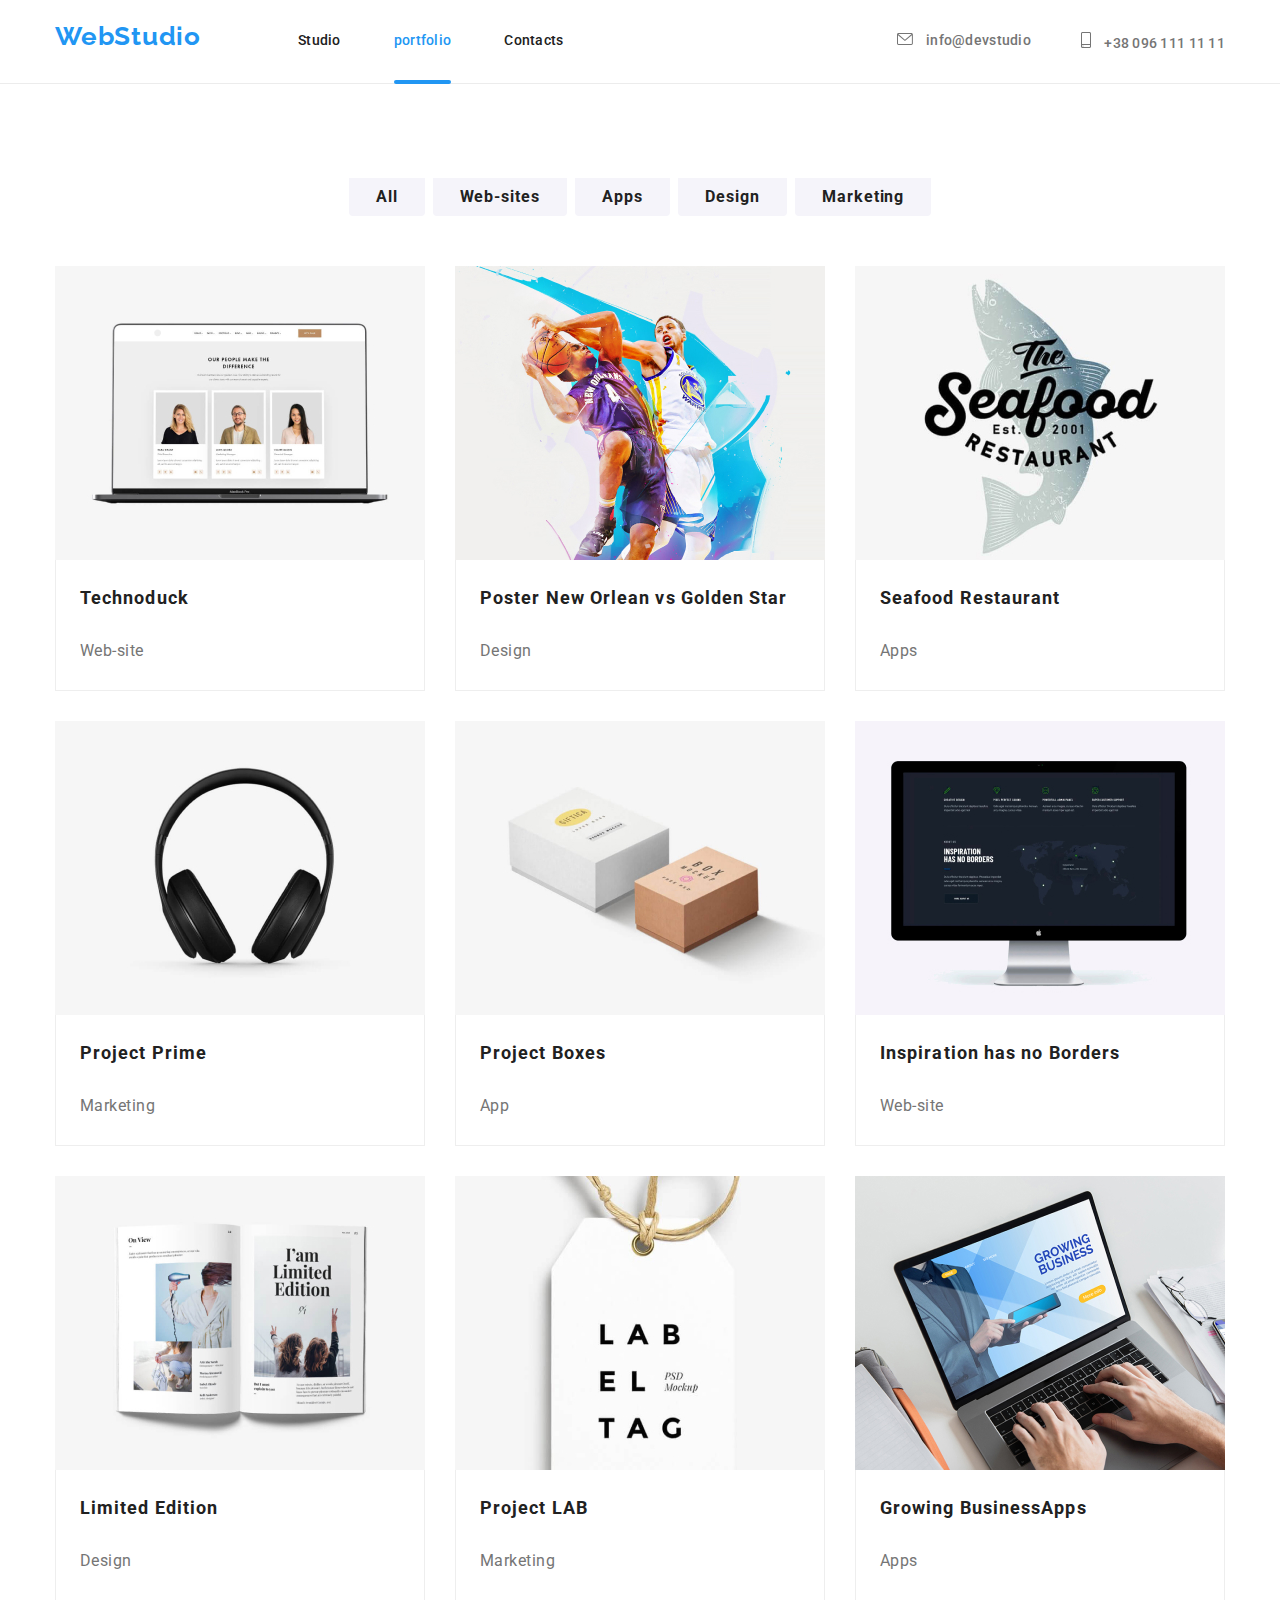
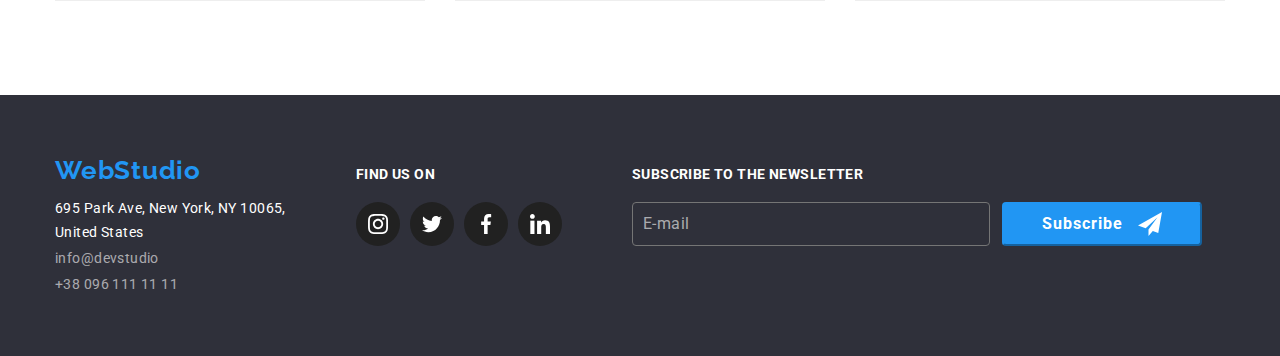
==== portfolio.html @ 0396043f "Add files via upload" ====
<!DOCTYPE html>
<html lang="en">

<head>
    <meta charset="UTF-8">
    <meta http-equiv="X-UA-Compatible" content="IE=edge">
    <meta name="viewport" content="width=device-width, initial-scale=1.0">
    <link rel="stylesheet" href="https://cdnjs.cloudflare.com/ajax/libs/modern-normalize/1.0.0/modern-normalize.min.css" />
    <link rel="stylesheet" href="./css/styles.css">
    <title>Homework 6</title>
</head>

<body>
    <!-- Header section -->
    <header class="page-header ">
        <div class="container header-cont" >
        <nav class="nav-bar">
            <!-- Logo -->
            <a href="./index.html" class="logo">WebStudio</a>
            <ul class="nav-list">
                <li class="nav-item">
                    <a class="nav-lnk " href="./index.html">Studio</a></li>
                <li class="nav-item">
                    <a class="nav-lnk active" href="./portfolio.html">portfolio</a></li>
                <li class="nav-item">
                    <a class="nav-lnk" href="#" >Contacts</a></li>
            </ul>
        </nav>
        <!-- Contacts -->
        <ul class="contact-list">
             <li class="header-contact">
                <a class="header-contact-lnk" href="mailto:info@devstudio.com">                 
                           <svg class="header-svg-fill"  width="16" height="12" x="8" y="6">
                             <use href="./images/sprites.svg#icon-envelope"></use>
                           </svg>
                   info@devstudio
                </a>
            <li class="header-contact">
                <a class="header-contact-lnk" href="tel:+380961111111">       
                           <svg class="header-svg-fill" width="10" height="16" x="5" y="8">
                             <use href="./images/sprites.svg#icon-smartphone-1"></use>
                           </svg>
                   +38 096 111 11 11
                </a>
            </li>
        </ul>
    </div>
    </header>

    <main>
        <section class="portfolio-main-sec section" >
         <div class="container">
            <ul class="portfolio-btn  list ">
                <li class="portfolio-list-item">
                    <button class="portfolio-btn-item" type="button">All</button></li>
                <li class="portfolio-list-item">
                    <button class="portfolio-btn-item" type="button">Web-sites</button></li>
                <li class="portfolio-list-item">
                    <button class="portfolio-btn-item" type="button">Apps</button></li>
                <li class="portfolio-list-item">
                    <button class="portfolio-btn-item" type="button">Design</button></li>
                <li class="portfolio-list-item">
                    <button class="portfolio-btn-item" type="button">Marketing</button></li> 
            </ul>
    
                <ul class="port-disp-flex">
                <li class="port-item ">
                    <div class="port-overlay" >
                    <img class="port-img" src="images/portfolio2.jpg" alt="Laptop" width="370" height="294">  
                    <p class="port-overlay-item"> is a state-of-the-art<br> 
                        coronavirus distribution platform.<br>
                        Companies use this platform for<br>
                        digital espionage and attacks on<br> 
                        competitors' secure servers.</p>
                    </div>
                    <div class="port-discription">
                    <h3 class="portfolio-des">Technoduck</h3>
                    <p class="portfolio-text">Web-site</p>
                    </div>
                </li>
                <li class="port-item ">
                    <div class="port-overlay" >
                    <img src="images/portfolio3.jpg" alt="footballers" width="370" height="294">
                    <p class="port-overlay-item"> is a state-of-the-art<br> 
                        coronavirus distribution platform.<br>
                        Companies use this platform for<br>
                        digital espionage and attacks on<br> 
                        competitors' secure servers.</p>
                    </div>
                    <div class="port-discription">
                    <h3 class="portfolio-des">Poster New Orlean vs Golden Star</h3>
                    <p class="portfolio-text">Design</p>
                    </div>
                </li>
                <li class="port-item ">
                    <div class="port-overlay" >
                    <img src="images/Seasonfood.jpg" alt="Restaurant logo" width="370" height="294">
                    <p class="port-overlay-item"> is a state-of-the-art<br> 
                        coronavirus distribution platform.<br>
                        Companies use this platform for<br>
                        digital espionage and attacks on<br> 
                        competitors' secure servers.</p>
                    </div>
                    <div class="port-discription">
                    <h3 class="portfolio-des">Seafood Restaurant </h3>
                    <p class="portfolio-text">Apps</p>
                    </div>
                </li>
                <li class="port-item ">
                    <div class="port-overlay" >
                    <img src="images/earbeats.jpg" alt="earbeats" width="370" height="294">
                    <p class="port-overlay-item"> is a state-of-the-art<br> 
                        coronavirus distribution platform.<br>
                        Companies use this platform for<br>
                        digital espionage and attacks on<br> 
                        competitors' secure servers.</p>
                    </div>
                    <div class="port-discription">
                    <h3 class="portfolio-des">Project Prime</h3>
                    <p class="portfolio-text">Marketing</p>
                    </div>
                </li>
                <li class="port-item ">
                    <div class="port-overlay" >
                    <img src="images/portfolio4.jpg" alt="Boxes" width="370" height="294">
                    <p class="port-overlay-item"> is a state-of-the-art<br> 
                        coronavirus distribution platform.<br>
                        Companies use this platform for<br>
                        digital espionage and attacks on<br> 
                        competitors' secure servers.</p>
                    </div>
                    <div class="port-discription">
                    <h3 class="portfolio-des">Project Boxes</h3>
                    <p class="portfolio-text">App</p>
                    </div> 
                </li>
                <li class="port-item ">
                    <div class="port-overlay">
                    <img src="images/portfolio5.jpg" alt="Desktop" width="370" height="294">
                    <p class="port-overlay-item"> is a state-of-the-art<br> 
                        coronavirus distribution platform.<br>
                        Companies use this platform for<br>
                        digital espionage and attacks on<br> 
                        competitors' secure servers.</p>
                    </div>
                    <div class="port-discription">
                    <h3 class="portfolio-des">Inspiration has no Borders</h3>
                    <p class="portfolio-text">Web-site</p>
                    </div>
                </li>
                <li class="port-item">
                    <div class="port-overlay">
                    <img src="images/portfolio6.jpg" alt=" Book" width="370" height="294">
                    <p class="port-overlay-item"> is a state-of-the-art<br> 
                        coronavirus distribution platform.<br>
                        Companies use this platform for<br>
                        digital espionage and attacks on<br> 
                        competitors' secure servers.</p>
                    </div>
                    <div class="port-discription">
                    <h3 class="portfolio-des">Limited Edition</h3>
                    <p class="portfolio-text"> Design</p>
                    </div>
                </li>
                <li class="port-item">
                    <div class="port-overlay" >
                    <img src="images/portfolio7.jpg" alt="Tag" width="370" height="294">
                    <p class="port-overlay-item"> is a state-of-the-art<br> 
                        coronavirus distribution platform.<br>
                        Companies use this platform for<br>
                        digital espionage and attacks on<br> 
                        competitors' secure servers.</p>
                    </div>
                    <div class="port-discription">
                    <h3 class="portfolio-des">Project LAB</h3>
                    <p class="portfolio-text">Marketing</p>
                    </div>
                </li>
                <li class="port-item">
                    <div class="port-overlay">
                    <img src="images/portfolio8.jpg" alt="Laptop" width="370" height="294">
                    <p class="port-overlay-item"> is a state-of-the-art<br> 
                        coronavirus distribution platform.<br>
                        Companies use this platform for<br>
                        digital espionage and attacks on<br> 
                        competitors' secure servers.</p>
                    </div>
                    <div class="port-discription">
                    <h3 class="portfolio-des">Growing BusinessApps</h3>
                    <p class="portfolio-text">Apps</p>
                    </div>
                </li>
            </ul>
        </div>              
      </section>
    </main>

    <!-- page footer -->
    <footer class="footer">
    <div class="container footer-container">
        <div class="footer-first-part">
        <a href="./index.html" class="logo">WebStudio</a>
        <address>
            <ul>
                <li class="footer-list-item">
                    <a class=" footer-lnk-add" href="https://goo.gl/maps/HV7Q381R2bDrDJHS8" target="_blank">695 Park Ave, New York, NY 10065,
                        <br>United States</a></li>
                <li class="footer-list-item">
                    <a class="footer-lnk" href="mailto:info@devstudio.com">info@devstudio</a></li>
                <li class="footer-list-item">
                    <a class="footer-lnk"href="tel:+380961111111">+38 096 111 11 11</a></li>
            </ul>
        </address>
    </div>
    <div class="footer-middle-part">
      <h4 class="footer-social-icons-heading">FIND US ON</h4>
     <ul class="footer-social-icons" >
      <li class="footer-social-item">
        <a class="foot-circle-fill" href="">
              <svg class="foot-svg-fill" width="20" height="20">
                  <use href="./images/sprites.svg#icon-instagram-2-1"></use>
              </svg>
          </svg>
        </a>
      </li>     
      <li class="footer-social-item">
        <a class="foot-circle-fill" href="">
            <svg class="foot-svg-fill" width="20" height="20" >
              <use href="./images/sprites.svg#icon-twitter-1"></use>
            </svg>
         </svg>
       </a>
      </li>
      <li class="footer-social-item">
        <a class="foot-circle-fill" href="">
            <svg class="foot-svg-fill" width="20" height="20" >
              <use href="./images/sprites.svg#icon-facebook-1-1"></use>
            </svg>
          </svg>
        </a>
      </li>
      <li class="footer-social-item">
        <a class="foot-circle-fill" href="#">
            <svg class="foot-svg-fill" width="20" height="20">
              <use  href="./images/sprites.svg#icon-linkedin-1-1"></use>
            </svg>
        </a>
      </li>   
    </ul>  
    </div> 
    <div class="footer-last-part">
        <h4 class="footer-sub">Subscribe to the newsletter </h4>
        <form class="footer-form">
             <input 
                 class="footer-input"  
                 type="email" 
                 name="email" 
                 placeholder="E-mail">
           <button class="footer-bttn" type="submit">Subscribe
            <svg width="24" height="24" class="bttn-svg">
               <use href="./images/sprites.svg#icon-icon-send"></use>
            </svg>
           </button>
        </form>
       </div>
    </div>
    </footer>
</body>
</html>
---- css/styles.css ----
@import url('https://fonts.googleapis.com/css2?family=Raleway:wght@700&display=swap');
@import url('https://fonts.googleapis.com/css2?family=Open+Sans:wght@300&family=Roboto+Condensed:wght@300&family=Roboto:wght@300;400;500;700;900&display=swap');

:root{
    --main-text-color: #212121;
    --secondary-text-color: #757575;
    --other-color: #2196f3;
    --white-color: #ffffff;
    --dark-bg-color:  #2f303a;
    --light-bg-color: #f5f4f4;
    --btn-bg-color:#f5f4fa;
    --footer-lnk-color:rgba(255, 255, 255, 0.6);  
}
h1,h2,h3,h4,h5,h6,p{
    margin: 0;
}
html{
    box-sizing: border-box;
}
img{
    display: block;
    max-width: 100%;

    
}
.container{
    width: 1200px;
    margin: 0 auto;
    padding-left: 15px;
    padding-right: 15px;
}

.section{
    padding-top: 94px;
    padding-bottom: 94px;
}

body{
    font-family: "Roboto" ,"sans-serif";
}

a{
    text-decoration: none;
}

ul{
    list-style: none;
    margin-top: 0;
    margin-bottom:0 ;
    padding-left: 0;
}

/* BUTTON HIDDING */
.visually-hidden {
  position: absolute;
  width: 1px;
  height: 1px;
  margin: -1px;
  border: 0;
  padding: 0;
  white-space: nowrap;
  clip-path: inset(100%);
  clip: rect(0 0 0 0);
  overflow: hidden;
}

/* HEADER */
.header-bg{
    background-image: linear-gradient(
        rgba(47,48,58, 0.4 ),
        rgba(47,48,58, 0.4)
        ),
        url(../images/background-image.jpg);  
    background-repeat: no-repeat;
    background-size:cover;
    background-position: center;
}

.page-header{
    border-bottom: 1px solid #ECECEC;
}
.logo{
    font-family: 'Raleway';
    font-style: normal;
    font-size: 26px;
    font-weight: 700;
    line-height: calc(31 / 26 );
    letter-spacing: 0.03em;
    color: var(--other-color);
    margin-bottom: 10px;
    display: block;
}
.nav-bar{
    display: flex;
    align-items: center;
    position: absolute ;
}

.nav-list{
    margin-left: 97px;
    display: flex;
}
.nav-item:not(:last-child){
    margin-right: 53px;
}
.nav-lnk{
    font-weight: 500;
    font-size: 14px;
    line-height: calc(16/14);
    letter-spacing: 0.02em;
    color: var(--main-text-color);
    padding-top: 32px;
    padding-bottom: 32px;
    display: block;
    position: relative;
    transition-property:color;
    transition-duration:250ms ;
    transition-timing-function: cubic-bezier(0.4, 0, 0.2, 1) ;
}
.nav-lnk:focus,
.nav-lnk:hover{
    color: var(--other-color);
}

.active{
    color: var(--other-color);
}
.active::after{
    content: " ";
    display: block;
    width: 100%;
    height: 4px;
    background-color:var(--other-color) ;
    border-radius: 2px;

    transform: translateY(800%);

}
.contact-list{
    display: flex;
    margin-left:auto ;
}
.header-contact:not(:last-child){
    margin-right: 50px;
}
.header-contact-lnk{
    font-weight: 500;
    font-size: 14px;
    line-height: calc(16/14);
    letter-spacing: 0.02em;
    color: var(--secondary-text-color);
    padding-top: 32px;
    padding-bottom: 32px;
    display: block;
    position: relative;
    transition-property:color ;
    transition-duration:250ms ;
    transition-timing-function: cubic-bezier(0.4, 0, 0.2, 1) ;
}

.header-cont{
    display: flex;
    align-items: center;
}

.header-contact-lnk:hover,
.header-contact-lnk:focus{
    color: var(--other-color);
}

.header-svg-fill{
    fill: currentColor;
}
.header-svg-fill{
    margin-right: 10px;
}
.header-svg-fill:hover{
    fill: #2196F3;
}


/* HERO */
.hero-section{
    background-color: var(--dark-bg-color);
    padding: 200px 0;
}


.hero-title{
    font-weight: 900;
    font-size: 44px;
    line-height: calc(60/44);
    text-align: center;
    letter-spacing: 0.06em;
    text-transform: uppercase;
    color: var(--white-color);
    margin: 0 auto;
    margin-bottom: 30px;
}   

.hero-btn{
    font-family: 'Roboto';
    font-style: normal;
    font-weight: 700;
    font-size: 16px;
    line-height: calc(30/16);
    text-align: center;
    letter-spacing: 0.06em;
    color:var(--white-color);
    border: none;
    border-radius: 4px;
    padding: 10px 20px;
    margin: 0 auto;
    display: block;
    cursor: pointer;
    background-color: var(--other-color);
    transition-property:color, background-color;
    transition-duration:250ms ;
    transition-timing-function: cubic-bezier(0.4, 0, 0.2, 1) ;
}
   
.hero-btn:hover,
.hero-btn:focus{
    background-color: darkblue;
    color: yellow;
}
/* WHAT WE DO SECTION */
.what-we-do{
    padding-top: 0;
}
.what-we-do-tittle{
    text-align: center;
    font-style: normal;
    font-weight: 700;
    font-size: 36px;
    line-height: calc(42/36);
    letter-spacing: 0.03em;
    color: var(--main-text-color);
    margin-bottom: 50px;
}
 .what-we-do-items{
    display: flex;
 }

.what-we-do-item{
    display: flex; 
    position: relative; 
}

.what-we-do-overlay{
    background-color: rgba(0, 0, 0, .5);
    color: white;
    font-family: "roboto";
    font-size: 14px;
    font-weight: 700;
    line-height:calc(14/16.41);
    letter-spacing: 0.03em;
    position: absolute;
    width: 100%;
    bottom:0;
    display: flex;
    align-items: center;
    justify-content: baseline;
    padding: 27px 132px;
}

.what-we-do-item:not(:last-child){
    margin-right: 30px;
}

/* FEATURES SECTION */
.features{
    display: flex;
}

.features-rect-shape{
    background-color: #F5F4FA;
    display: flex;
    width: 270px;
    height: 120px;
    align-items: center;
    justify-content: center;
    border-radius: 4px;
    margin-bottom: 30px;
}

.features-list-item:first-child{
    margin-right: 45px;
}

.features-list-item:nth-child(n + 2){
    margin-right: 15px;
}

.features-list-item:last-child{
    margin-left: 15px;
}

/* SKILLS SECTION */

.skills-hearder{
    vertical-align: Center;
    font-style: normal;
    font-weight: 700;
    font-size: 36px;
    line-height: calc(42/36);
    letter-spacing: 0.03em;
    color: var(--main-text-color);
}

  

.skills-list{
    display: flex;
}
.skills-sec-tittle{
    font-weight: 700;
    font-size: 14px;
    line-height: calc(16/14);
    letter-spacing: 0.03em; 
    color: var(--main-text-color);
    margin-bottom:9px ;
}

.skills-sec-text{
    font-weight: 400;
    font-size: 14px;
    line-height: calc(24/14);
    letter-spacing: 0.03em;
    color: var(--secondary-text-color);
}

.skills-list-item{
    width: 270px;
}
.skills-list-item:not(:last-child){
    margin-right: 30px;
}

/* TEAM SECTION */
    
.team-header{
    text-align: center;
    font-style: normal;
    font-weight: 700;
    font-size: 36px;
    line-height: calc(42/36);
    letter-spacing: 0.03em;
    color: var(--main-text-color);
    margin-bottom: 50px;
}
.team-section{
    background-color: #F5F4FA;
}
.team{
    display: flex;
}
.team-item{
    box-shadow: 0px 1px 3px rgba(0, 0, 0, 0.12);
    border-radius: 0px 0px 4px 4px;
    background-color: var(--white-color);
    
}
.team-item:not(:last-child){
    margin-right: 30px;
}
.team-des{
    font-style: normal;
    font-weight: 700;
    font-size: 16px;
    line-height: calc(19/16); 
    letter-spacing: 0.03em;
    color: var(--main-text-color);
    text-align: center;
    margin-top: 30px;
    margin-bottom: 10px;
    
}
.team-text{ 
    font-weight: 400;
    font-size: 16px;
    line-height: calc(19/16);
    letter-spacing: 0.03em;
    color: var(--secondary-text-color);
    margin-bottom: 16px;
    text-align: center;
}

.circle-fill{
    background-color: white;
    color: #AFB1B8;
    border-radius: 50%;
    height: 44px; 
    width: 44px;
    display: flex;
    align-items: center;
    justify-content: center;
    transition-property:color, background-color;
    transition-duration:250ms ;
    transition-timing-function: cubic-bezier(0.4, 0, 0.2, 1) ;
}

.circle-fill:hover{
    background-color: #2196F3;
    color: #ffffff;
}

.team-smedia-svg{
    fill: currentColor;
}


.team-smedia-icons{
    display: flex;
    justify-content: center;
    margin-bottom: 30px;
}
.team-social-item:not(:last-child){
    margin-right: 10px;
}

/* REGULAR COSTOMERS */
.rgular-cust-heading{
    text-align: center;
    font-style: normal;
    font-weight: 700;
    font-size: 36px;
    line-height: calc(42/36);
    letter-spacing: 0.03em;
    color: var(--main-text-color);
    margin-bottom: 50px;  
}

.rgular-custmers{
    display: flex;
}

.rgular-cust-rect-shape{
    display: flex;
    width: 170px;
    height: 92px;
    align-items: center;
    justify-content: center;
    border-radius: 4px;
    border: 1px solid #AFB1BB;
    color: #AFB1B8;
    position: relative;
    transition-property:color, border-color;
    transition-duration:250ms ;
    transition-timing-function: cubic-bezier(0.4, 0, 0.2, 1) ;
}
 
.rgular-cust-rect-shape:hover,
.rgular-cust-rect-shape:focus{
   border-color: #2196F3;
   color: #2196f3;
} 

.rgular-cust-list-item{
    margin-right: 30px;
}
.rgular-cust-svg{
    fill:currentColor;
}


/* PORTFOLIO SECTION */

.portfolio-btn{
    display: flex;
    justify-content: center;
    margin-bottom: 50px;

    
}
.portfolio-btn-item{
    font-family: 'Roboto';
    font-style: normal;
    font-weight: 700;
    font-size: 16px;
    line-height: calc(26/16);
    text-align: center;
    letter-spacing: 0.06em;
    color: var(--main-text-color);
    cursor: pointer;
    border: none;
    border-radius:0px 0px 4px 4px ;
    background-color: var(--btn-bg-color);
    padding-left:27px;
    padding-right: 27px;
    padding-top: 6px;
    padding-bottom: 6px;
    transition-property:color, shadow, background-color;
    transition-duration:250ms ;
    transition-timing-function: cubic-bezier(0.4, 0, 0.2, 1) ;
}

.portfolio-list-item:not(:last-child){
    margin-right: 8px;
}

.portfolio-btn-item:hover,
.portfolio-btn-item:focus{
    background-color: var(--other-color);
    color: var(--white-color);
    box-shadow: 1px 4px 6px 0px rgba(0, 0, 0, 0.16),
    0px 4px 4px 0px rgba(0, 0, 0, 0.06),
    0px 1px 1px 0px rgba(0, 0, 0, 0.12);
  
}

.portfolio-des{
    font-style: normal;
    font-weight: 700;
    font-size: 18px;
    line-height: calc(36/18);  
    letter-spacing: 0.06em;
    color: var(--main-text-color); 
    text-align: left;
    padding: 0;
    padding: 20px 24px;
}

.portfolio-text{
    font-style: normal;
    font-weight: 400;
    font-size: 16px;
    line-height: calc(30/16);
    letter-spacing: 0.03em;
    color: var(--secondary-text-color);
    text-align: left;
    margin: 0 24px;
    padding: 0;
    margin-bottom: 24px;
}
.port-discription{
    border-bottom:1px solid #eee ;
    border-left:1px solid #eee ;
    border-right:1px solid #eee;
}



.port-item:hover,
.port-item:focus{
    box-shadow: 0px 1px 1px rgba(0,0,0,0.12),
     0px 4px 4px rgba(0, 0, 0, 0.06),
     1px 4px 6px rgba(0, 0, 0, 0.16);
   
}

.port-item:hover .port-overlay-item,
.port-item:focus .port-overlay-item{
    cursor: pointer;
    transform: translateY(0);
}

.port-overlay{
    position: relative;
    overflow: hidden;
}

.port-overlay-item{
    font-family:"roboto";
    color: white;
    font-size:18px;
    line-height: calc(28/18);
    letter-spacing: 0.03rem;
    width: 370PX;
    height: 290PX;
    padding:63px  24px  91px  24px; ;
    background-color: rgba(33, 150, 243, 0.9);


    position: absolute;
    top: 0;
    left: 0;
    height: 100%;
    display: flex;
    align-items: center;
    transform: translateY(100%);
    transition:transform 250ms  cubic-bezier(0.4, 0, 0.2, 1) ;
    
}


.port-disp-flex{
    display: flex;
    flex-wrap: wrap;
    justify-content: space-between;
    background-color: var(--white-color);
       
}

.port-item:nth-child(-n + 3){
    margin-bottom: 30px;
}
.port-item:nth-last-child(-n + 3){
    margin-top: 30px;
}


/* FOOTER */
 .footer-lnk-add{
    color: var(--white-color);
    font-style: normal;
    margin-bottom: 2px;
    font-size: 14px;
    line-height: calc(24/14);
    letter-spacing: 0.03em;
    vertical-align: top;
 }

.footer-list-item:not(:last-child){
    margin-bottom: 2px;
}

.footer{
    background-color: var(--dark-bg-color);
    color: var(--secondary-text-color);
    display: flex;
}
.footer{
    padding-top: 60px;
    padding-bottom: 60px;
}

.footer-lnk{
   font-style: normal;
   font-size: 14px;
   line-height: calc(24/14);
   letter-spacing: 0.03em;
   vertical-align: top;
   color:var(--footer-lnk-color);
}
.footer-social-icons-heading{
    font-family: 'Roboto';
    font-style: normal;
    font-weight: 700;
    font-size: 14px;
    line-height: calc(16/14);
    text-align: left;
    letter-spacing: 0.03em;
    color: white;
    margin-bottom: 20px;

}



.footer-social-margin{
    margin-left: 10px;
}
.footer-social-icons{
    display: flex;

}
.footer-social-list{
    display: flex; 
    align-items: baseline;    
    justify-content: center;
}

.foot-circle-fill{
    background-color: #212121;
    border-radius: 50%;
    height: 44px; 
    width: 44px;
    display: flex;
    align-items: center;
    justify-content: center;
    color: #ffffff;
    transition-property:background-color;
    transition-duration:250ms ;
    transition-timing-function: cubic-bezier(0.4, 0, 0.2, 1) ;
}
.footer-container{
    display: flex;
    align-items: baseline;
}
.foot-circle-fill:hover{
    background-color: #2196F3;
}
.foot-svg-fill{
    fill: currentColor;
}
.footer-social-item:not(:last-child){
    margin-right: 10px;
}
.footer-middle-part{
    margin-left: 70px;
}
.footer-last-part{
    margin-left:70px ;
  
}
.footer-sub{
    font-family: 'Roboto';
    font-style: normal;
    font-weight: 700;
    font-size: 14px;
    line-height: calc(16/14);
    text-align: left;
    letter-spacing: 0.03em;
    color: white;
    margin-bottom: 20px;
    text-transform: uppercase;

}
.footer-input{
    background-color: var(--dark-bg-color);
       
}
.footer-form{
    display: flex;
    width: 100%;   
}

.footer-input{
    font-family: "roboto";
    width: 358px;
    font-size: 16px;
    font-weight: 400;
    line-height: calc(20/16);
    letter-spacing: 0.03em;
    color: rgba(255, 255, 255,0.6);
    padding: 11px 0 11px 10px;
    border: 1px solid #757575;
    border-radius: 4px;
    margin-right: 12px;
}

.footer-input:hover,
.footer-input:focus{
    outline: none;
    border-color: #2196F3;
}

.footer-input::placeholder{
    font-family: "roboto";
    font-size: 16px;
    line-height: calc(20/16);
    letter-spacing: 0.03em;
    color: rgba(255, 255, 255, 0.6);


}
    



.bttn-svg{
    fill: white;
    margin-left: 15px; 

}


.footer-bttn{
    font-family: "roboto";
    font-weight: 700;
    font-size: 16px;
    line-height: calc(30/16);
    letter-spacing: 0.06em;
    color: white;
    width: 200px;
    background-color:#2196F3;
    border-radius: 4px;
    border-color: #2196F3;
    box-shadow: 0, 0, 0, 0.15;
    display: inline-flex;
    justify-content: center;
    align-items: center;
}

/* MODAL SECTION */

.is-hidden{
    visibility: hidden;
    
}

.modal{
    position: absolute;
    width: 521px;
    height:581px ;
    background-color: white;
    top: 50%;
    left: 50%;
    transform: translate(-50%, -50%);
    animation: modal-animation 250ms cubic-bezier(0.4, 0, 0.2, 1);

    border-radius: 4px;
    box-shadow:0px 2px 1px rgba(0,0,0,0.2),
    0px 1px 1px rgba(0, 0, 0, 0.14),
    0px 1px 3px rgba(0, 0, 0, 0.12);   
}

.modal-bg{
    position: fixed;
    background-color:rgba(0, 0, 0, 0.2);
    width: 100vw;
    height: 100vh;
    top:0;
    left:0;  
}

.modal-bttn-close{
    width: 30px;
    height:30px;
    background-color: white;
    border-radius: 50%;
    
    border-color:rgba(0, 0, 0, 0.1);
    margin-top: 5px;
    margin-left: 5px;


    position: inherit;
    transform: translatex(1600%);
}
.modal-bttn-close:hover,
.modal-bttn-close:focus {
    cursor: pointer;
    border-color: #2196F3;
    
}

.modal-bttn-svg{
    fill: black;
}
.modal-bttn-svg:hover,
.modal-bttn-svg:focus{
    fill: #2196F3;
}

@keyframes modal-animation {
    0%{
        scale: 0;
        opacity: 0;
    }

    50%{
        scale: .5;
        opacity: .5;
    }

    100%{
        scale: 1;
        opacity: 1;
    }   
}
 .modal-form{ 
    width: 448px;
    margin-left: 40px;
    margin-right: 40px;
   
}
 
.modal-title{  
    margin:40px 40px;
    font-family: "roboto";
    font-weight: 700;
    font-size: 20px;
    line-height: calc(22.7/20);
    letter-spacing: 0.03em;
    margin-bottom: 12px;
}
.modal-label{
    margin-bottom: 10px;
}
.modal-label-name{
    font-family: "roboto";
    font-weight: 400;
    font-size: 12px;
    line-height: calc(14.6/12);
    letter-spacing: 0.01rem;
    color: #757575;
    display: block;
    margin-bottom: 4px;
}

.input-cont{
    display: block;
    position: relative;
}

.input{
    border: 1px solid rgba(33, 33, 33, 0.2);
    border-radius: 4px;
    height: 40px;
    width: 100%;
    cursor: pointer;
    padding: 11px 0 11px 40px;
    outline: none;    
    font-family: "roboto";
}

.input:hover,
.input:focus{
    border-color: #2196f3;
    outline: none;
}

.input:hover + .modal-svg,
.input:focus + .modal-svg{
    fill: #2196F3;
}


.modal-svg{
    position: absolute;
    top: 14px;
    left: 14px;
    fill: #212121;
}
 .modal-textarea{
    width: 100%;
    height: 120px;
    border: 1px solid rgba(33, 33, 33, 0.2);
    border-radius: 4px; 
    padding:12px 16px ;
    resize: none;
    margin-bottom: 20px;
}
.modal-textarea::placeholder{
    font-family: "roboto";
    font-size: 12px;
    font-weight: 400;
    line-height: calc(14.06/12);
    color: #757575;
}



.modal-textarea:focus{
    border-color:#2196F3;
    outline: none;
}
.chckbx-cont{
    width: 16px;
    height: 15px;
    border: 1px solid #212121;
    border-radius: 4px;
    margin-right: 8px;

    display: flex;
    justify-content: center;
    align-items: center;
}
.chckbx{
    display: flex;
    align-items: center;
    font-family: "roboto";
    font-weight: 400;
    font-size: 14px;
    line-height: calc(24/14);
    letter-spacing: 0.03em;
    margin-left: 8px;
    color: #757575;
}

.chckbx-svg{
    fill: white;
}

            
.modal-chkbx:checked + .chckbx >.chckbx-cont{
    background-color: #2196F3;
    border: none;
}
 
.form-bttn{ 
    font-family: "roboto";
    font-weight: 700;
    font-size: 16px;
    line-height: calc(30/16);
    letter-spacing: 0.06em;
    padding: 10px 80px;
    color: white;
    background-color:#2196F3;
    border-radius: 4px;
    border-color: #2196F3;
    box-shadow: 0, 0, 0, 0.15;
    display: flex;
    align-items: center;
    justify-content: center;
    transform: translatex(60%); 
 } 

 .form-bttn:hover,
 .form-bttn:focus{
    cursor: pointer;
    box-shadow:0px, 4px rgba(0, 0, 0, 0.15);
 }
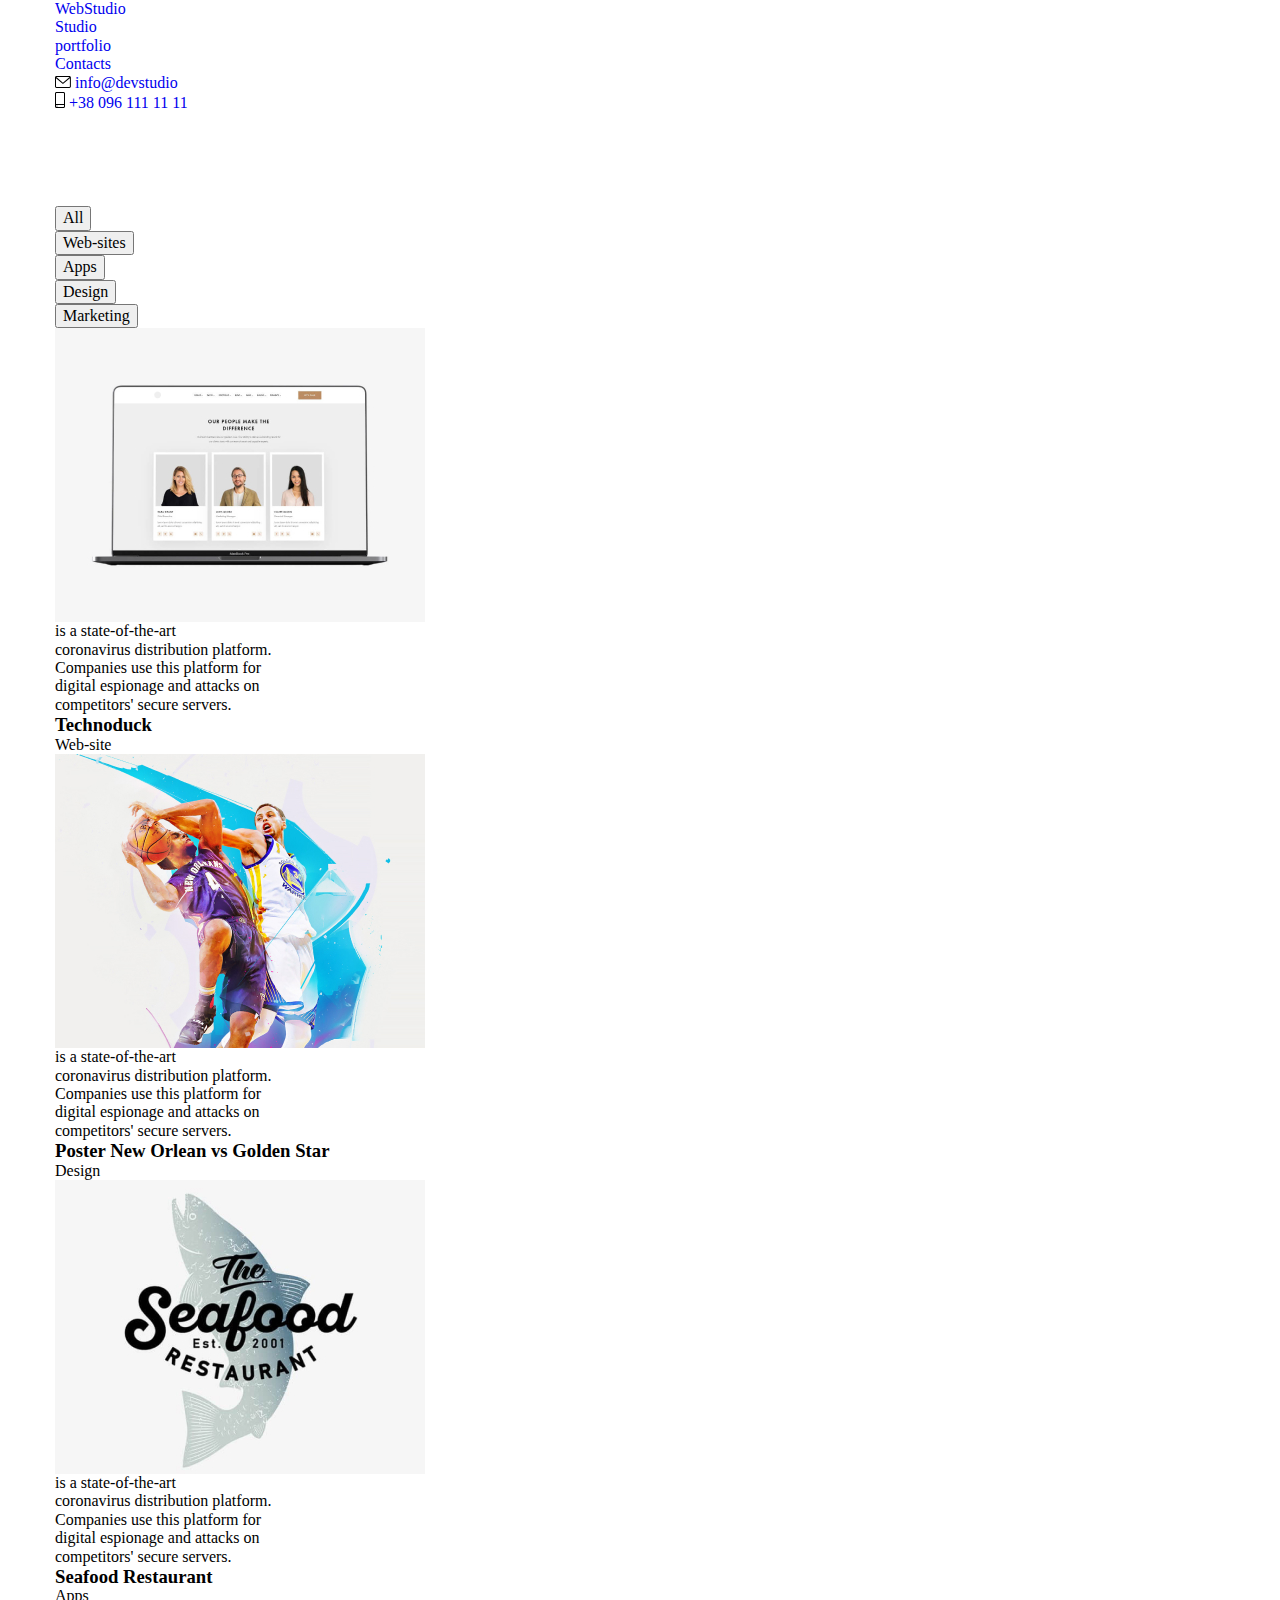
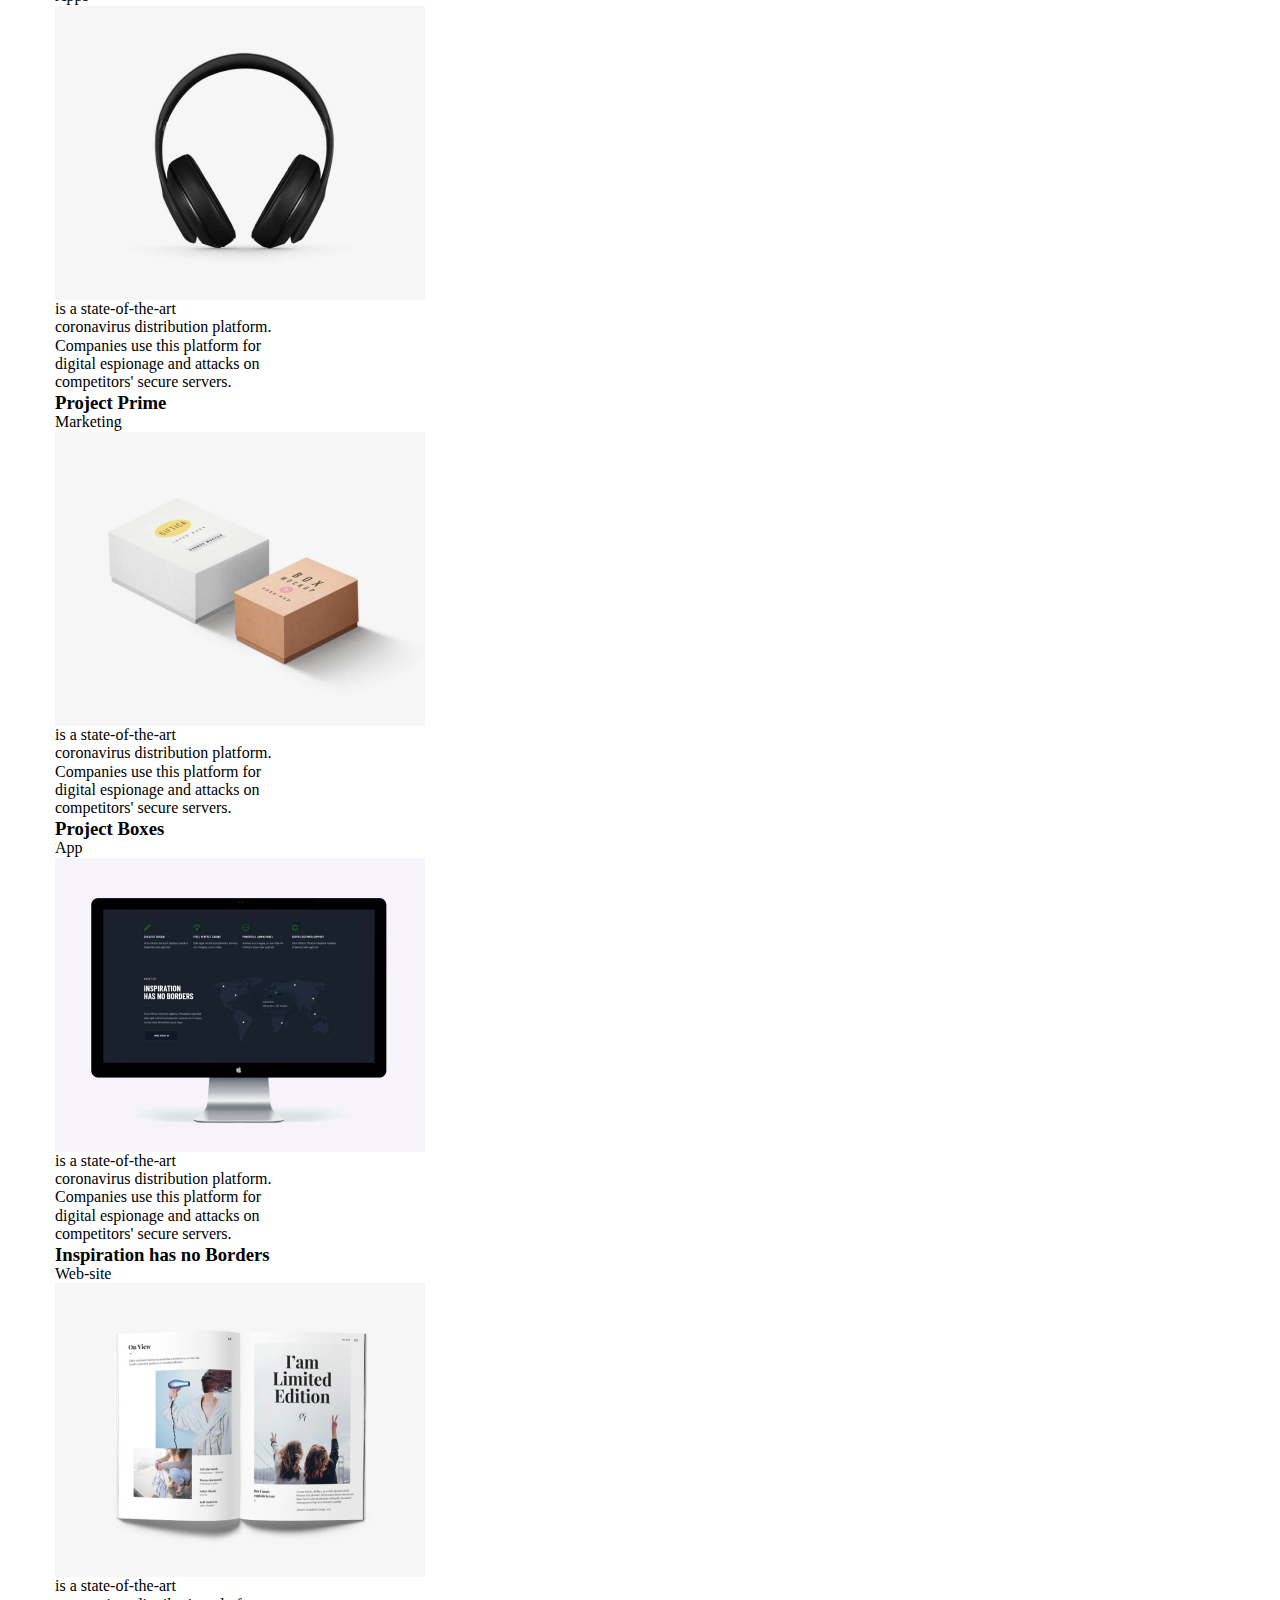
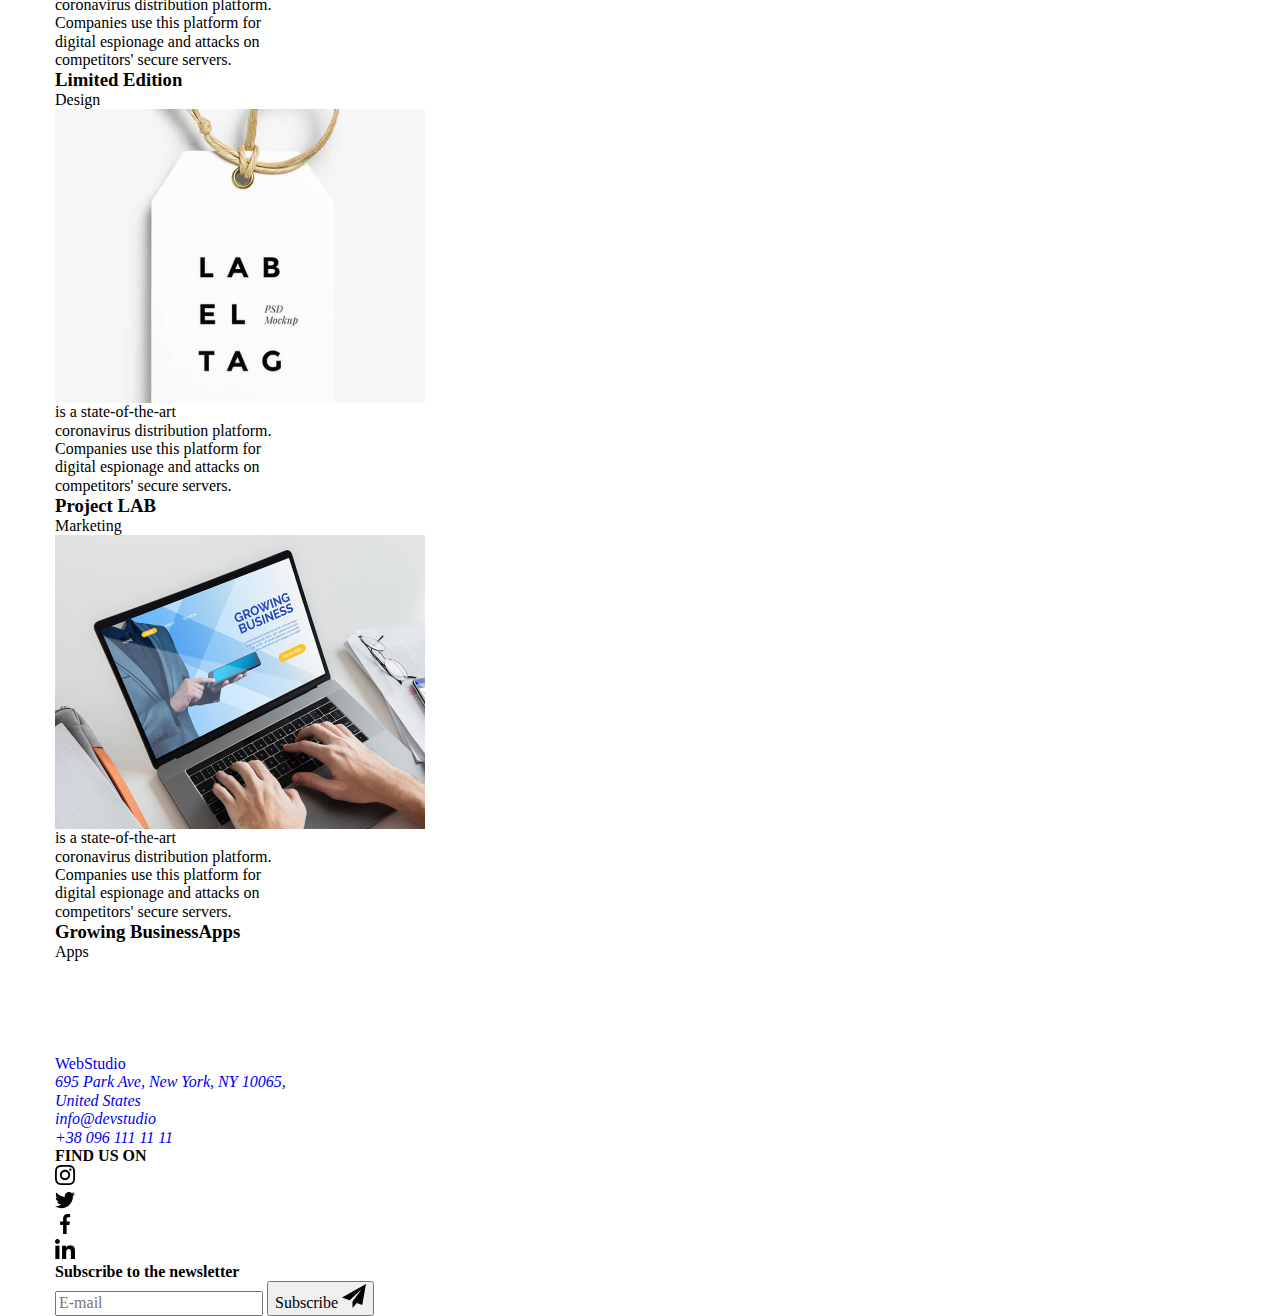
==== commit 2cfe793c: "edits" ====
--- a/portfolio.html
+++ b/portfolio.html
@@ -6,37 +6,37 @@
     <meta http-equiv="X-UA-Compatible" content="IE=edge">
     <meta name="viewport" content="width=device-width, initial-scale=1.0">
     <link rel="stylesheet" href="https://cdnjs.cloudflare.com/ajax/libs/modern-normalize/1.0.0/modern-normalize.min.css" />
-    <link rel="stylesheet" href="./css/styles.css">
-    <title>Homework 6</title>
+    <link rel="stylesheet" href="./css/main.min.css">
+    <title>Homework 7</title>
 </head>
 
 <body>
     <!-- Header section -->
-    <header class="page-header ">
+    <header class="header ">
         <div class="container header-cont" >
         <nav class="nav-bar">
             <!-- Logo -->
             <a href="./index.html" class="logo">WebStudio</a>
-            <ul class="nav-list">
-                <li class="nav-item">
-                    <a class="nav-lnk " href="./index.html">Studio</a></li>
-                <li class="nav-item">
-                    <a class="nav-lnk active" href="./portfolio.html">portfolio</a></li>
-                <li class="nav-item">
-                    <a class="nav-lnk" href="#" >Contacts</a></li>
+            <ul class="nav">
+                <li class="nav__item">
+                    <a class="nav__lnk " href="./index.html">Studio</a></li>
+                <li class="nav__item">
+                    <a class="nav__lnk active" href="./portfolio.html">portfolio</a></li>
+                <li class="nav__item">
+                    <a class="nav__lnk" href="#" >Contacts</a></li>
             </ul>
         </nav>
         <!-- Contacts -->
-        <ul class="contact-list">
-             <li class="header-contact">
-                <a class="header-contact-lnk" href="mailto:info@devstudio.com">                 
+        <ul class="contact">
+             <li class="contact__header">
+                <a class="contact__header-lnk" href="mailto:info@devstudio.com">                 
                            <svg class="header-svg-fill"  width="16" height="12" x="8" y="6">
                              <use href="./images/sprites.svg#icon-envelope"></use>
                            </svg>
                    info@devstudio
                 </a>
-            <li class="header-contact">
-                <a class="header-contact-lnk" href="tel:+380961111111">       
+            <li class="contact__header">
+                <a class="contact__header-lnk" href="tel:+380961111111">       
                            <svg class="header-svg-fill" width="10" height="16" x="5" y="8">
                              <use href="./images/sprites.svg#icon-smartphone-1"></use>
                            </svg>
--- a/css/main.min.css
+++ b/css/main.min.css
@@ -0,0 +1 @@
+:root{--main-text-color: #212121;--secondary-text-color: #757575;--other-color: #2196f3;--white-color: #ffffff;--dark-bg-color: #2f303a;--light-bg-color: #f5f4f4;--btn-bg-color:#f5f4fa;--footer-lnk-color:rgba(255, 255, 255, 0.6)}h1,h2,h3,h4,h5,h6,p{margin:0}html{box-sizing:border-box}img{display:block;max-width:100%}body{font-family:"Roboto","sans-serif"}a{text-decoration:none}ul{list-style:none;margin-top:0;margin-bottom:0;padding-left:0}.container{width:1200px;margin:0 auto;padding-left:15px;padding-right:15px}.section{padding-top:94px;padding-bottom:94px}/*# sourceMappingURL=main.min.css.map */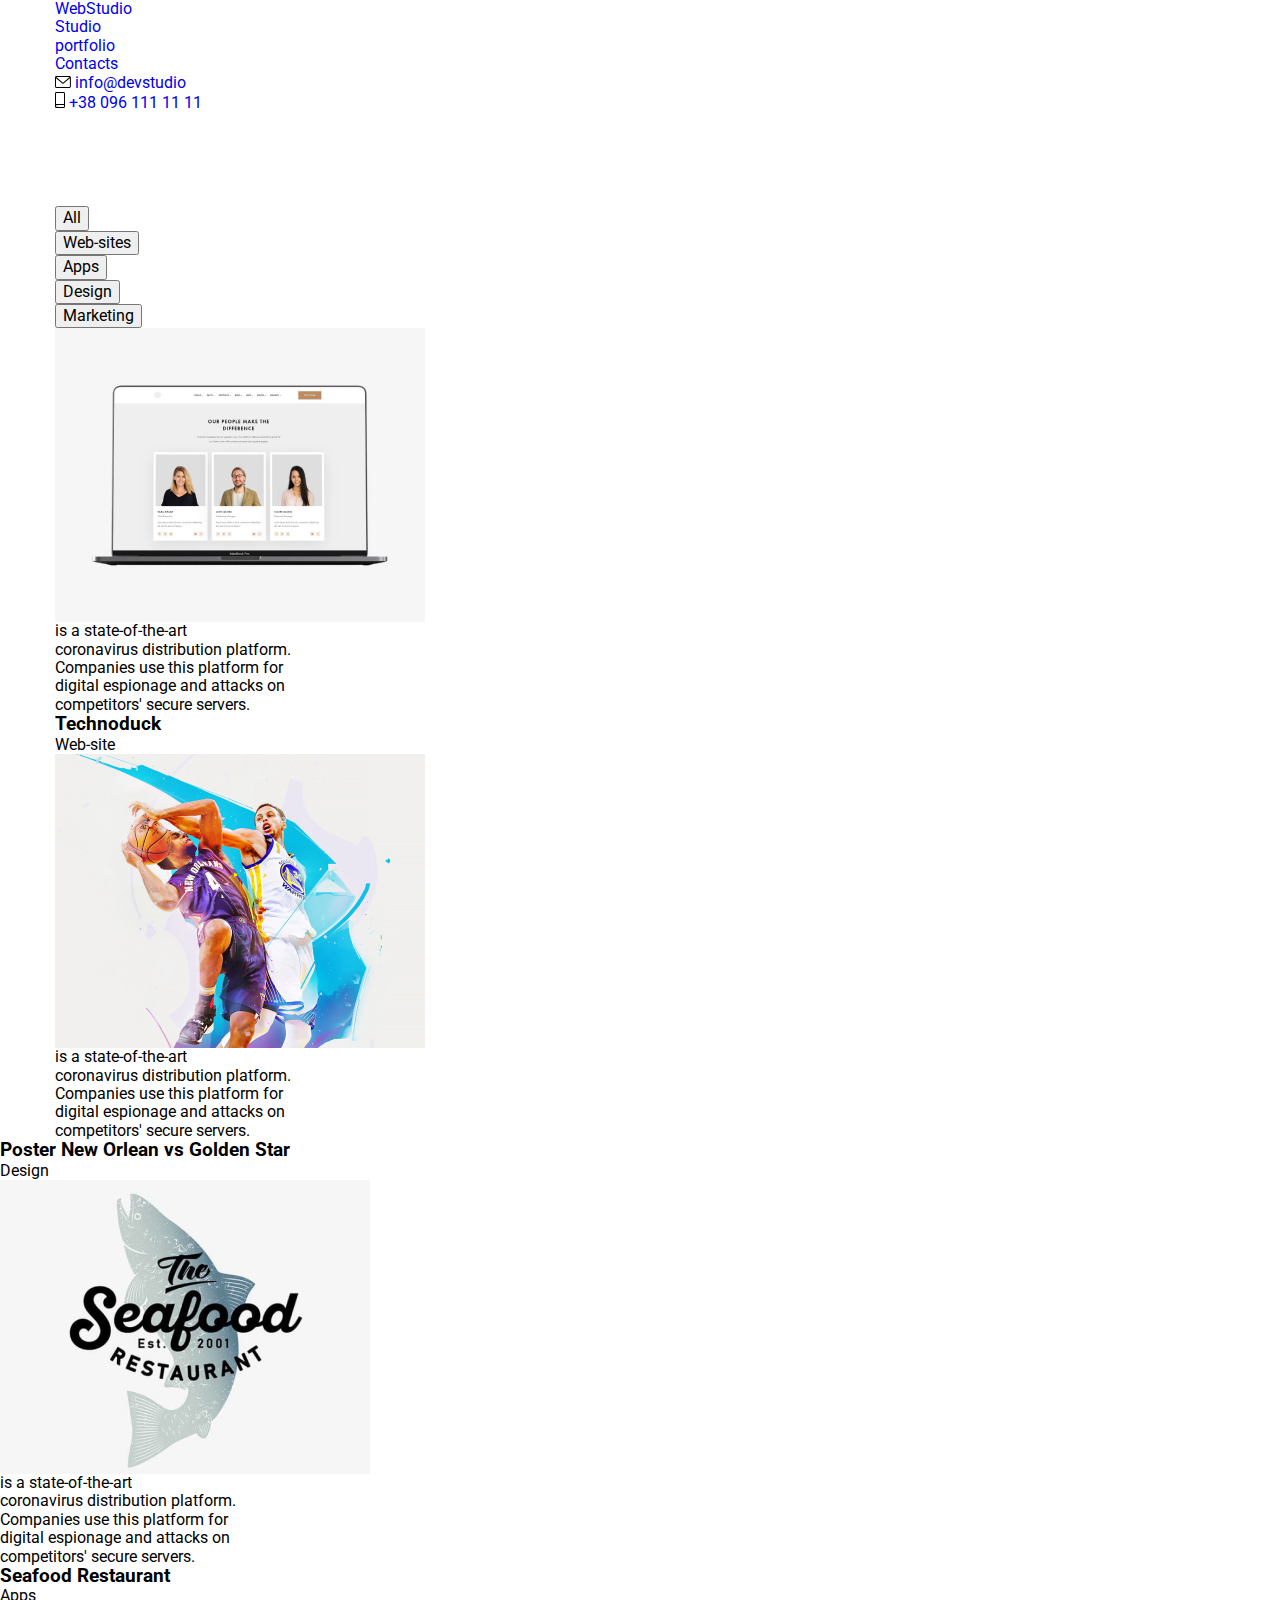
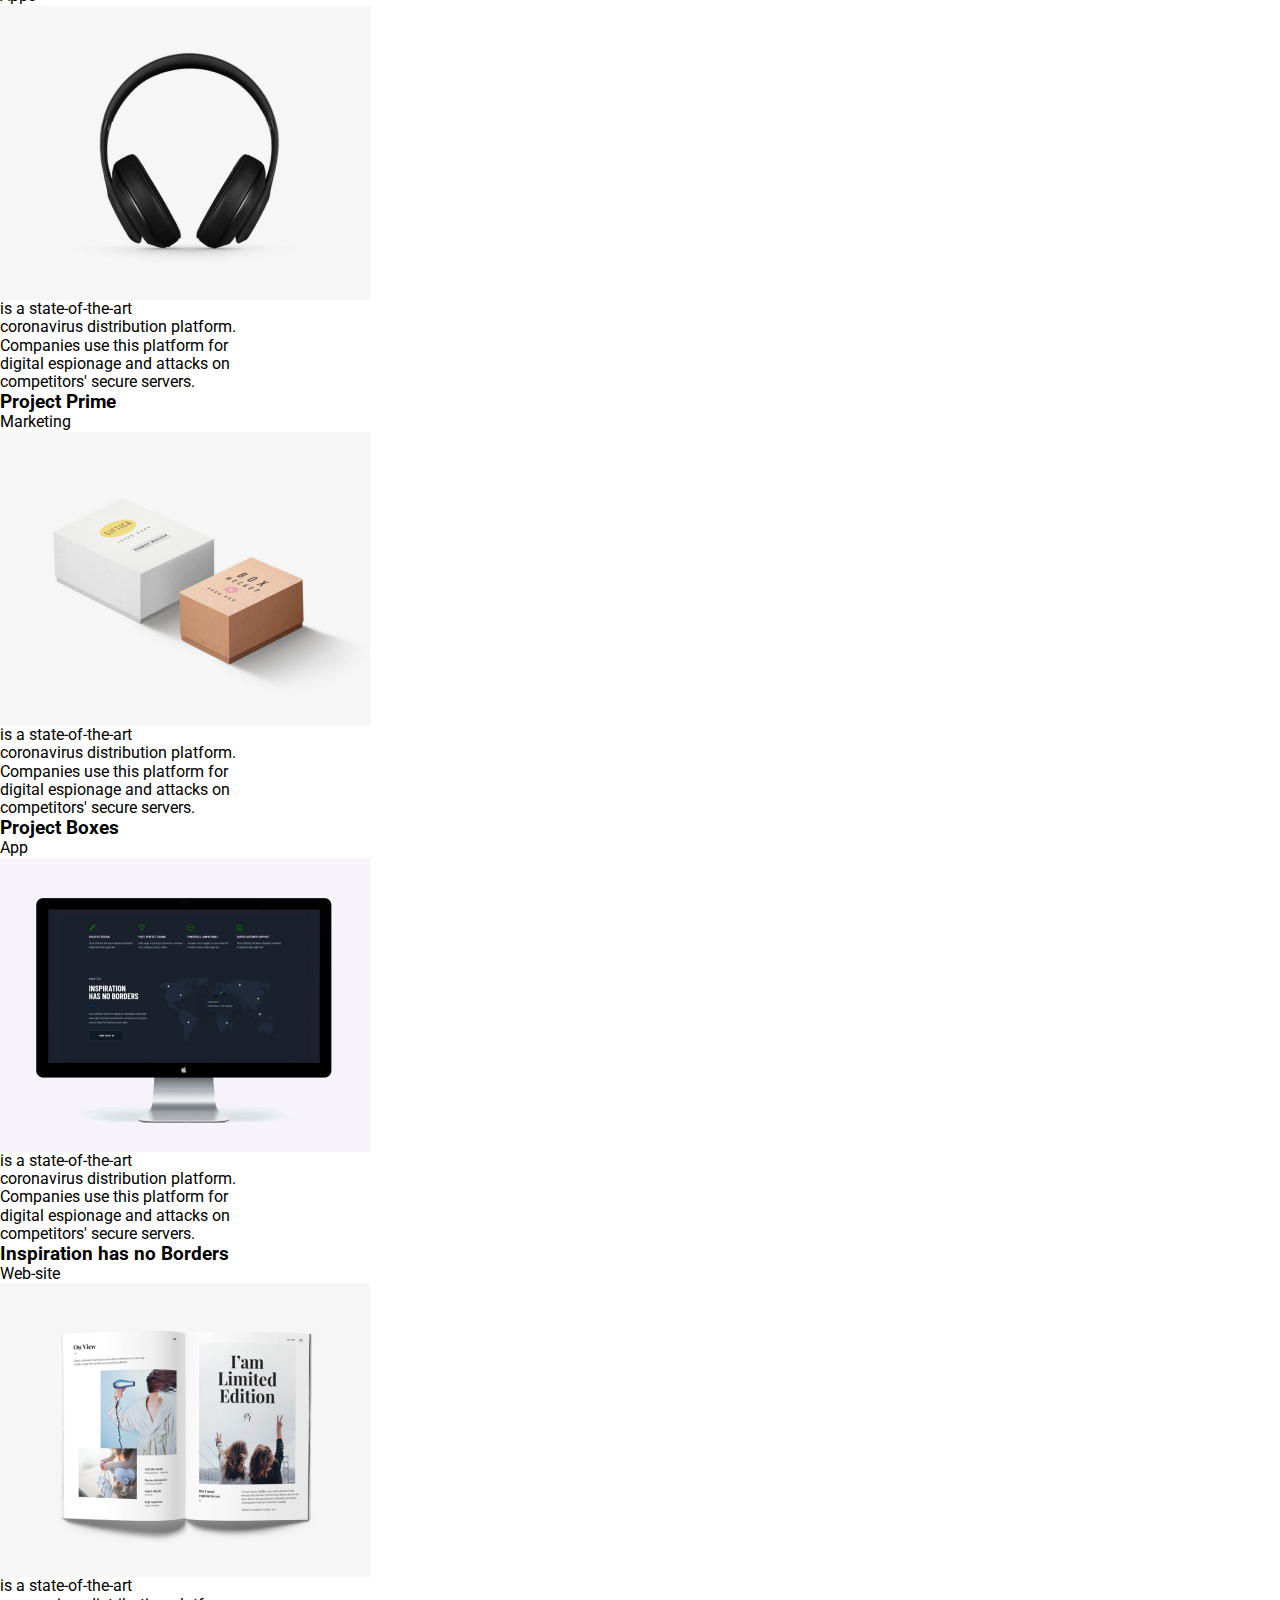
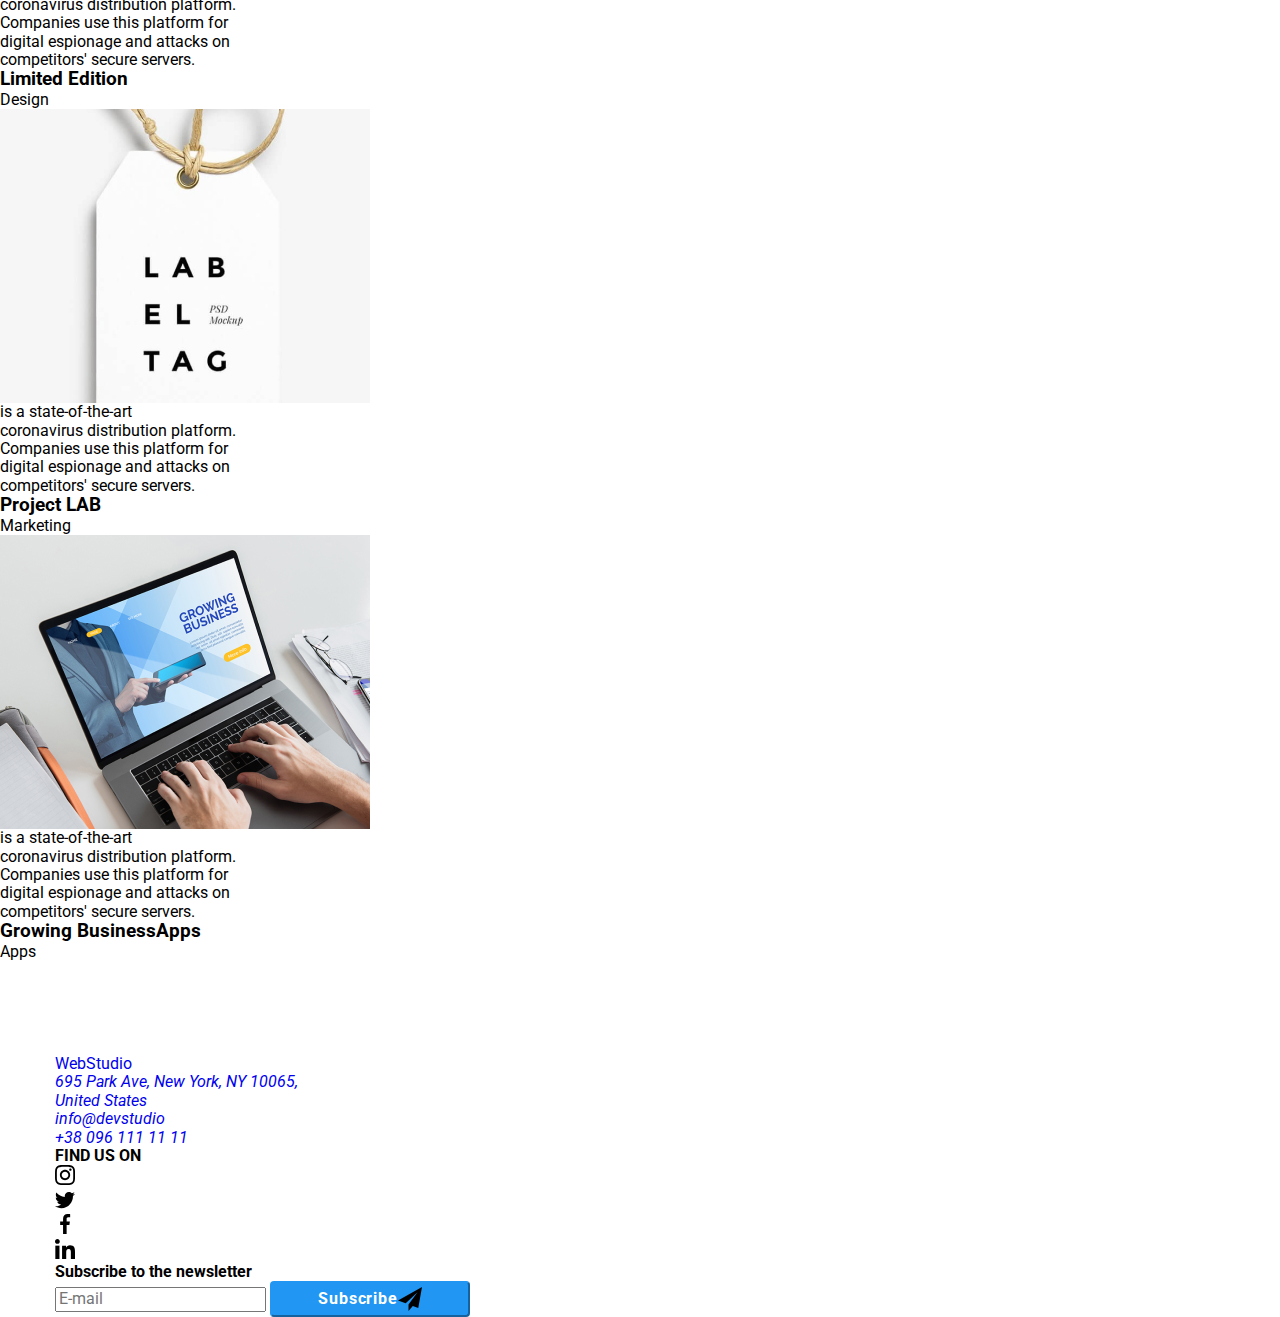
==== commit 23b41e92: "edits" ====
--- a/portfolio.html
+++ b/portfolio.html
@@ -63,131 +63,132 @@
                     <button class="portfolio-btn-item" type="button">Marketing</button></li> 
             </ul>
     
-                <ul class="port-disp-flex">
-                <li class="port-item ">
-                    <div class="port-overlay" >
+                <ul class="cards">
+                <li class="cards__list ">
+                    <div class="cards__item" >
                     <img class="port-img" src="images/portfolio2.jpg" alt="Laptop" width="370" height="294">  
-                    <p class="port-overlay-item"> is a state-of-the-art<br> 
-                        coronavirus distribution platform.<br>
-                        Companies use this platform for<br>
-                        digital espionage and attacks on<br> 
-                        competitors' secure servers.</p>
-                    </div>
-                    <div class="port-discription">
-                    <h3 class="portfolio-des">Technoduck</h3>
-                    <p class="portfolio-text">Web-site</p>
-                    </div>
-                </li>
-                <li class="port-item ">
-                    <div class="port-overlay" >
+                    <p class="cards__ovarlay"> is a state-of-the-art<br> 
+                        coronavirus distribution platform.<br>
+                        Companies use this platform for<br>
+                        digital espionage and attacks on<br> 
+                        competitors' secure servers.</p>
+                    </div>
+                    <div class="cards__discription">
+                    <h3 class="cards__des">Technoduck</h3>
+                    <p class="cards__text">Web-site</p>
+                    </div>
+                </li>
+                <li class="cards__list">
+                    <div class="cards__item" >
                     <img src="images/portfolio3.jpg" alt="footballers" width="370" height="294">
-                    <p class="port-overlay-item"> is a state-of-the-art<br> 
-                        coronavirus distribution platform.<br>
-                        Companies use this platform for<br>
-                        digital espionage and attacks on<br> 
-                        competitors' secure servers.</p>
-                    </div>
-                    <div class="port-discription">
-                    <h3 class="portfolio-des">Poster New Orlean vs Golden Star</h3>
-                    <p class="portfolio-text">Design</p>
-                    </div>
-                </li>
-                <li class="port-item ">
-                    <div class="port-overlay" >
+                    <p class="cards__ovarlay "> is a state-of-the-art<br> 
+                        coronavirus distribution platform.<br>
+                        Companies use this platform for<br>
+                        digital espionage and attacks on<br> 
+                        competitors' secure servers.</p>
+                    </div>
+                    </div>
+                    <div class="cards__discriptio">
+                    <h3 class="cards__des">Poster New Orlean vs Golden Star</h3>
+                    <p class="cards__text">Design</p>
+                    </div>
+                </li>
+                <li class="cards__list">
+                    <div class=" cards__item" >
                     <img src="images/Seasonfood.jpg" alt="Restaurant logo" width="370" height="294">
-                    <p class="port-overlay-item"> is a state-of-the-art<br> 
-                        coronavirus distribution platform.<br>
-                        Companies use this platform for<br>
-                        digital espionage and attacks on<br> 
-                        competitors' secure servers.</p>
-                    </div>
-                    <div class="port-discription">
-                    <h3 class="portfolio-des">Seafood Restaurant </h3>
-                    <p class="portfolio-text">Apps</p>
-                    </div>
-                </li>
-                <li class="port-item ">
-                    <div class="port-overlay" >
+                    <p class="cards__ovarlay"> is a state-of-the-art<br> 
+                        coronavirus distribution platform.<br>
+                        Companies use this platform for<br>
+                        digital espionage and attacks on<br> 
+                        competitors' secure servers.</p>
+                    </div>
+                    <div class="cards__discription ">
+                    <h3 class="cards__des">Seafood Restaurant </h3>
+                    <p class="cards__text">Apps</p>
+                    </div>
+                </li>
+                <li class="cards__list ">
+                    <div class=" cards__item" >
                     <img src="images/earbeats.jpg" alt="earbeats" width="370" height="294">
-                    <p class="port-overlay-item"> is a state-of-the-art<br> 
-                        coronavirus distribution platform.<br>
-                        Companies use this platform for<br>
-                        digital espionage and attacks on<br> 
-                        competitors' secure servers.</p>
-                    </div>
-                    <div class="port-discription">
-                    <h3 class="portfolio-des">Project Prime</h3>
-                    <p class="portfolio-text">Marketing</p>
-                    </div>
-                </li>
-                <li class="port-item ">
-                    <div class="port-overlay" >
+                    <p class="cards__ovarlay"> is a state-of-the-art<br> 
+                        coronavirus distribution platform.<br>
+                        Companies use this platform for<br>
+                        digital espionage and attacks on<br> 
+                        competitors' secure servers.</p>
+                    </div>
+                    <div class="cards__discription">
+                    <h3 class="cards__des">Project Prime</h3>
+                    <p class="cards__text">Marketing</p>
+                    </div>
+                </li>
+                <li class="cards__list ">
+                    <div class="cards__item " >
                     <img src="images/portfolio4.jpg" alt="Boxes" width="370" height="294">
-                    <p class="port-overlay-item"> is a state-of-the-art<br> 
-                        coronavirus distribution platform.<br>
-                        Companies use this platform for<br>
-                        digital espionage and attacks on<br> 
-                        competitors' secure servers.</p>
-                    </div>
-                    <div class="port-discription">
-                    <h3 class="portfolio-des">Project Boxes</h3>
-                    <p class="portfolio-text">App</p>
+                    <p class="cards__ovarlay"> is a state-of-the-art<br> 
+                        coronavirus distribution platform.<br>
+                        Companies use this platform for<br>
+                        digital espionage and attacks on<br> 
+                        competitors' secure servers.</p>
+                    </div>
+                    <div class="cards__discription">
+                    <h3 class="cards__des">Project Boxes</h3>
+                    <p class="c__ardstext">App</p>
                     </div> 
                 </li>
-                <li class="port-item ">
-                    <div class="port-overlay">
+                <li class="cards__list ">
+                    <div class="cards__item ">
                     <img src="images/portfolio5.jpg" alt="Desktop" width="370" height="294">
-                    <p class="port-overlay-item"> is a state-of-the-art<br> 
-                        coronavirus distribution platform.<br>
-                        Companies use this platform for<br>
-                        digital espionage and attacks on<br> 
-                        competitors' secure servers.</p>
-                    </div>
-                    <div class="port-discription">
-                    <h3 class="portfolio-des">Inspiration has no Borders</h3>
-                    <p class="portfolio-text">Web-site</p>
-                    </div>
-                </li>
-                <li class="port-item">
-                    <div class="port-overlay">
+                    <p class="cards__ovarlay"> is a state-of-the-art<br> 
+                        coronavirus distribution platform.<br>
+                        Companies use this platform for<br>
+                        digital espionage and attacks on<br> 
+                        competitors' secure servers.</p>
+                    </div>
+                    <div class="cards__discription">
+                    <h3 class="cards__des">Inspiration has no Borders</h3>
+                    <p class="cards__text">Web-site</p>
+                    </div>
+                </li>
+                <li class="cards__list ">
+                    <div class="cards__item ">
                     <img src="images/portfolio6.jpg" alt=" Book" width="370" height="294">
-                    <p class="port-overlay-item"> is a state-of-the-art<br> 
-                        coronavirus distribution platform.<br>
-                        Companies use this platform for<br>
-                        digital espionage and attacks on<br> 
-                        competitors' secure servers.</p>
-                    </div>
-                    <div class="port-discription">
-                    <h3 class="portfolio-des">Limited Edition</h3>
-                    <p class="portfolio-text"> Design</p>
-                    </div>
-                </li>
-                <li class="port-item">
-                    <div class="port-overlay" >
+                    <p class="cards__ovarlay"> is a state-of-the-art<br> 
+                        coronavirus distribution platform.<br>
+                        Companies use this platform for<br>
+                        digital espionage and attacks on<br> 
+                        competitors' secure servers.</p>
+                    </div>
+                    <div class="cards__discription">
+                    <h3 class="cards__des">Limited Edition</h3>
+                    <p class="cards__text"> Design</p>
+                    </div>
+                </li>
+                <li class="cards__list ">
+                    <div class="cards__item " >
                     <img src="images/portfolio7.jpg" alt="Tag" width="370" height="294">
-                    <p class="port-overlay-item"> is a state-of-the-art<br> 
-                        coronavirus distribution platform.<br>
-                        Companies use this platform for<br>
-                        digital espionage and attacks on<br> 
-                        competitors' secure servers.</p>
-                    </div>
-                    <div class="port-discription">
-                    <h3 class="portfolio-des">Project LAB</h3>
-                    <p class="portfolio-text">Marketing</p>
-                    </div>
-                </li>
-                <li class="port-item">
-                    <div class="port-overlay">
+                    <p class="cards__ovarlay"> is a state-of-the-art<br> 
+                        coronavirus distribution platform.<br>
+                        Companies use this platform for<br>
+                        digital espionage and attacks on<br> 
+                        competitors' secure servers.</p>
+                    </div>
+                    <div class="cards__discription">
+                    <h3 class="cards__des">Project LAB</h3>
+                    <p class="cards__text">Marketing</p>
+                    </div>
+                </li>
+                <li class="cards__list ">
+                    <div class="cards__item">
                     <img src="images/portfolio8.jpg" alt="Laptop" width="370" height="294">
-                    <p class="port-overlay-item"> is a state-of-the-art<br> 
-                        coronavirus distribution platform.<br>
-                        Companies use this platform for<br>
-                        digital espionage and attacks on<br> 
-                        competitors' secure servers.</p>
-                    </div>
-                    <div class="port-discription">
-                    <h3 class="portfolio-des">Growing BusinessApps</h3>
-                    <p class="portfolio-text">Apps</p>
+                    <p class="cards__ovarlay"> is a state-of-the-art<br> 
+                        coronavirus distribution platform.<br>
+                        Companies use this platform for<br>
+                        digital espionage and attacks on<br> 
+                        competitors' secure servers.</p>
+                    </div>
+                    <div class="cards__discription ">
+                    <h3 class="cards__des">Growing BusinessApps</h3>
+                    <p class="cards__text">Apps</p>
                     </div>
                 </li>
             </ul>
@@ -197,62 +198,62 @@
 
     <!-- page footer -->
     <footer class="footer">
-    <div class="container footer-container">
-        <div class="footer-first-part">
-        <a href="./index.html" class="logo">WebStudio</a>
-        <address>
-            <ul>
-                <li class="footer-list-item">
-                    <a class=" footer-lnk-add" href="https://goo.gl/maps/HV7Q381R2bDrDJHS8" target="_blank">695 Park Ave, New York, NY 10065,
-                        <br>United States</a></li>
-                <li class="footer-list-item">
-                    <a class="footer-lnk" href="mailto:info@devstudio.com">info@devstudio</a></li>
-                <li class="footer-list-item">
-                    <a class="footer-lnk"href="tel:+380961111111">+38 096 111 11 11</a></li>
-            </ul>
-        </address>
-    </div>
-    <div class="footer-middle-part">
-      <h4 class="footer-social-icons-heading">FIND US ON</h4>
-     <ul class="footer-social-icons" >
-      <li class="footer-social-item">
-        <a class="foot-circle-fill" href="">
-              <svg class="foot-svg-fill" width="20" height="20">
-                  <use href="./images/sprites.svg#icon-instagram-2-1"></use>
+        <div class="container footer__container">
+          <div class="address">
+             <a href="./index.html" class="logo">WebStudio</a>
+            <address class="address">
+               <ul class="address__list">
+                <li class="address__item">
+                  <a class="address__lnk" href="https://goo.gl/maps/HV7Q381R2bDrDJHS8" target="_blank">695 Park Ave, New York, NY
+                   10065, <br>United States</a></li>
+               <li class="address__item">
+                  <a class="address__link"  href="info@devstudio.com">info@devstudio</a></li>
+               <li class="address__item">
+                  <a class="address__link" href="tel:+380961111111">+38 096 111 11 11</a></li>
+              </ul>
+           </address>
+        </div>
+        <div class="socialmedia">
+        <h4 class="socialmedia__header" >FIND US ON</h4>
+        <ul class="socialmedia__list">
+          <li class="socialmedia__item">
+            <a class="socialmedia__circle " href="">
+                  <svg class="foot-svg-fill" width="20" height="20">
+                      <use href="./images/sprites.svg#icon-instagram-2-1"></use>
+                  </svg>
               </svg>
-          </svg>
-        </a>
-      </li>     
-      <li class="footer-social-item">
-        <a class="foot-circle-fill" href="">
-            <svg class="foot-svg-fill" width="20" height="20" >
-              <use href="./images/sprites.svg#icon-twitter-1"></use>
-            </svg>
-         </svg>
-       </a>
-      </li>
-      <li class="footer-social-item">
-        <a class="foot-circle-fill" href="">
-            <svg class="foot-svg-fill" width="20" height="20" >
-              <use href="./images/sprites.svg#icon-facebook-1-1"></use>
-            </svg>
-          </svg>
-        </a>
-      </li>
-      <li class="footer-social-item">
-        <a class="foot-circle-fill" href="#">
-            <svg class="foot-svg-fill" width="20" height="20">
-              <use  href="./images/sprites.svg#icon-linkedin-1-1"></use>
-            </svg>
-        </a>
-      </li>   
-    </ul>  
-    </div> 
-    <div class="footer-last-part">
-        <h4 class="footer-sub">Subscribe to the newsletter </h4>
-        <form class="footer-form">
+            </a>
+          </li>     
+          <li class="socialmedia__item">
+            <a class=" socialmedia__circle" href="">
+                <svg class="foot-svg-fill" width="20" height="20">
+                  <use href="./images/sprites.svg#icon-twitter-1"></use>
+                </svg>
+             </svg>
+           </a>
+          </li>
+          <li class="footer-social-item">
+            <a class="socialmedia__circle " href="">
+                <svg class="foot-svg-fill" width="20" height="20" >
+                  <use href="./images/sprites.svg#icon-facebook-1-1"></use>
+                </svg>
+              </svg>
+            </a>
+          </li>
+          <li class=" socialmedia__item">
+            <a class=" socialmedia__circle" href="#">
+                <svg class="foot-svg-fill" width="20" height="20" >
+                  <use  href="./images/sprites.svg#icon-linkedin-1-1"></use>
+                </svg>
+            </a>
+          </li>
+        </ul> 
+       </div>
+       <div class="form">
+        <h4 class="form__header">Subscribe to the newsletter </h4>
+        <form class="form__item">
              <input 
-                 class="footer-input"  
+                 class="form__input"  
                  type="email" 
                  name="email" 
                  placeholder="E-mail">
@@ -263,7 +264,7 @@
            </button>
         </form>
        </div>
-    </div>
+      </div>
     </footer>
 </body>
 </html>--- a/css/main.min.css
+++ b/css/main.min.css
@@ -1 +1 @@
-:root{--main-text-color: #212121;--secondary-text-color: #757575;--other-color: #2196f3;--white-color: #ffffff;--dark-bg-color: #2f303a;--light-bg-color: #f5f4f4;--btn-bg-color:#f5f4fa;--footer-lnk-color:rgba(255, 255, 255, 0.6)}h1,h2,h3,h4,h5,h6,p{margin:0}html{box-sizing:border-box}img{display:block;max-width:100%}body{font-family:"Roboto","sans-serif"}a{text-decoration:none}ul{list-style:none;margin-top:0;margin-bottom:0;padding-left:0}.container{width:1200px;margin:0 auto;padding-left:15px;padding-right:15px}.section{padding-top:94px;padding-bottom:94px}/*# sourceMappingURL=main.min.css.map */+@import"https://fonts.googleapis.com/css2?family=Open+Sans:wght@300&family=Roboto+Condensed:wght@300&family=Roboto:wght@300;400;500;700;900&display=swap";@import"https://fonts.googleapis.com/css2?family=Raleway:wght@700&display=swap";h1,h2,h3,h4,h5,h6,p{margin:0}html{box-sizing:border-box}img{display:block;max-width:100%}body{font-family:"Roboto","sans-serif"}a{text-decoration:none}ul{list-style:none;margin-top:0;margin-bottom:0;padding-left:0}.container{width:1200px;margin:0 auto;padding-left:15px;padding-right:15px}.section{padding-top:94px;padding-bottom:94px}.hero__btn{font-family:"Roboto";font-style:normal;font-weight:700;font-size:16px;line-height:1.875;text-align:center;letter-spacing:.06em;color:var(--white-color);border:none;border-radius:4px;padding:10px 20px;margin:0 auto;display:block;cursor:pointer;background-color:var(--other-color);transition-property:color,background-color;transition-duration:250ms;transition-timing-function:cubic-bezier(0.4, 0, 0.2, 1)}.hero__btn:hover,.hero__btn:focus{background-color:#00008b;color:#ff0}.footer-bttn{font-family:"roboto";font-weight:700;font-size:16px;line-height:1.875;letter-spacing:.06em;color:#fff;width:200px;background-color:#2196f3;border-radius:4px;border-color:#2196f3;box-shadow:0,0,0,.15;display:inline-flex;justify-content:center;align-items:center}.form-bttn{font-family:"roboto";font-weight:700;font-size:16px;line-height:1.875;letter-spacing:.06em;padding:10px 80px;color:#fff;background-color:#2196f3;border-radius:4px;border-color:#2196f3;box-shadow:0,0,0,.15;display:flex;align-items:center;justify-content:center;transform:translatex(60%)}/*# sourceMappingURL=main.min.css.map */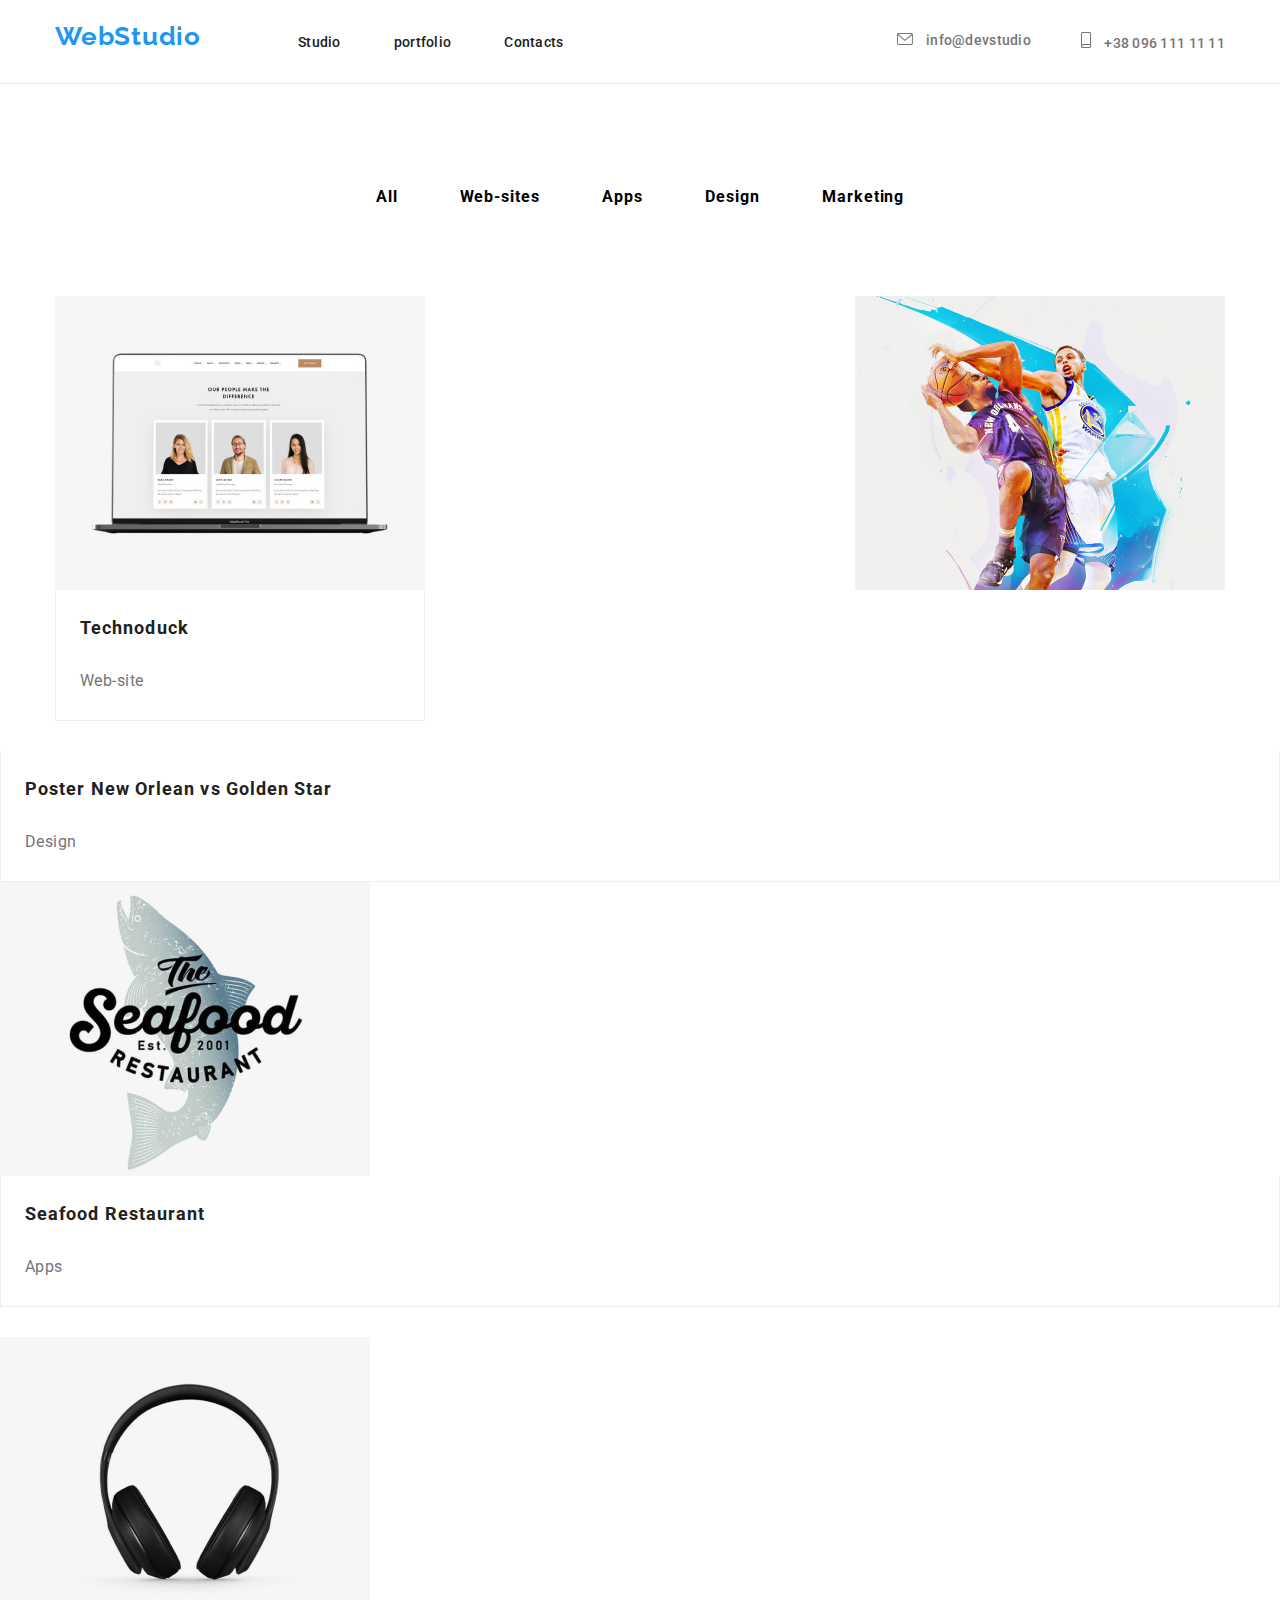
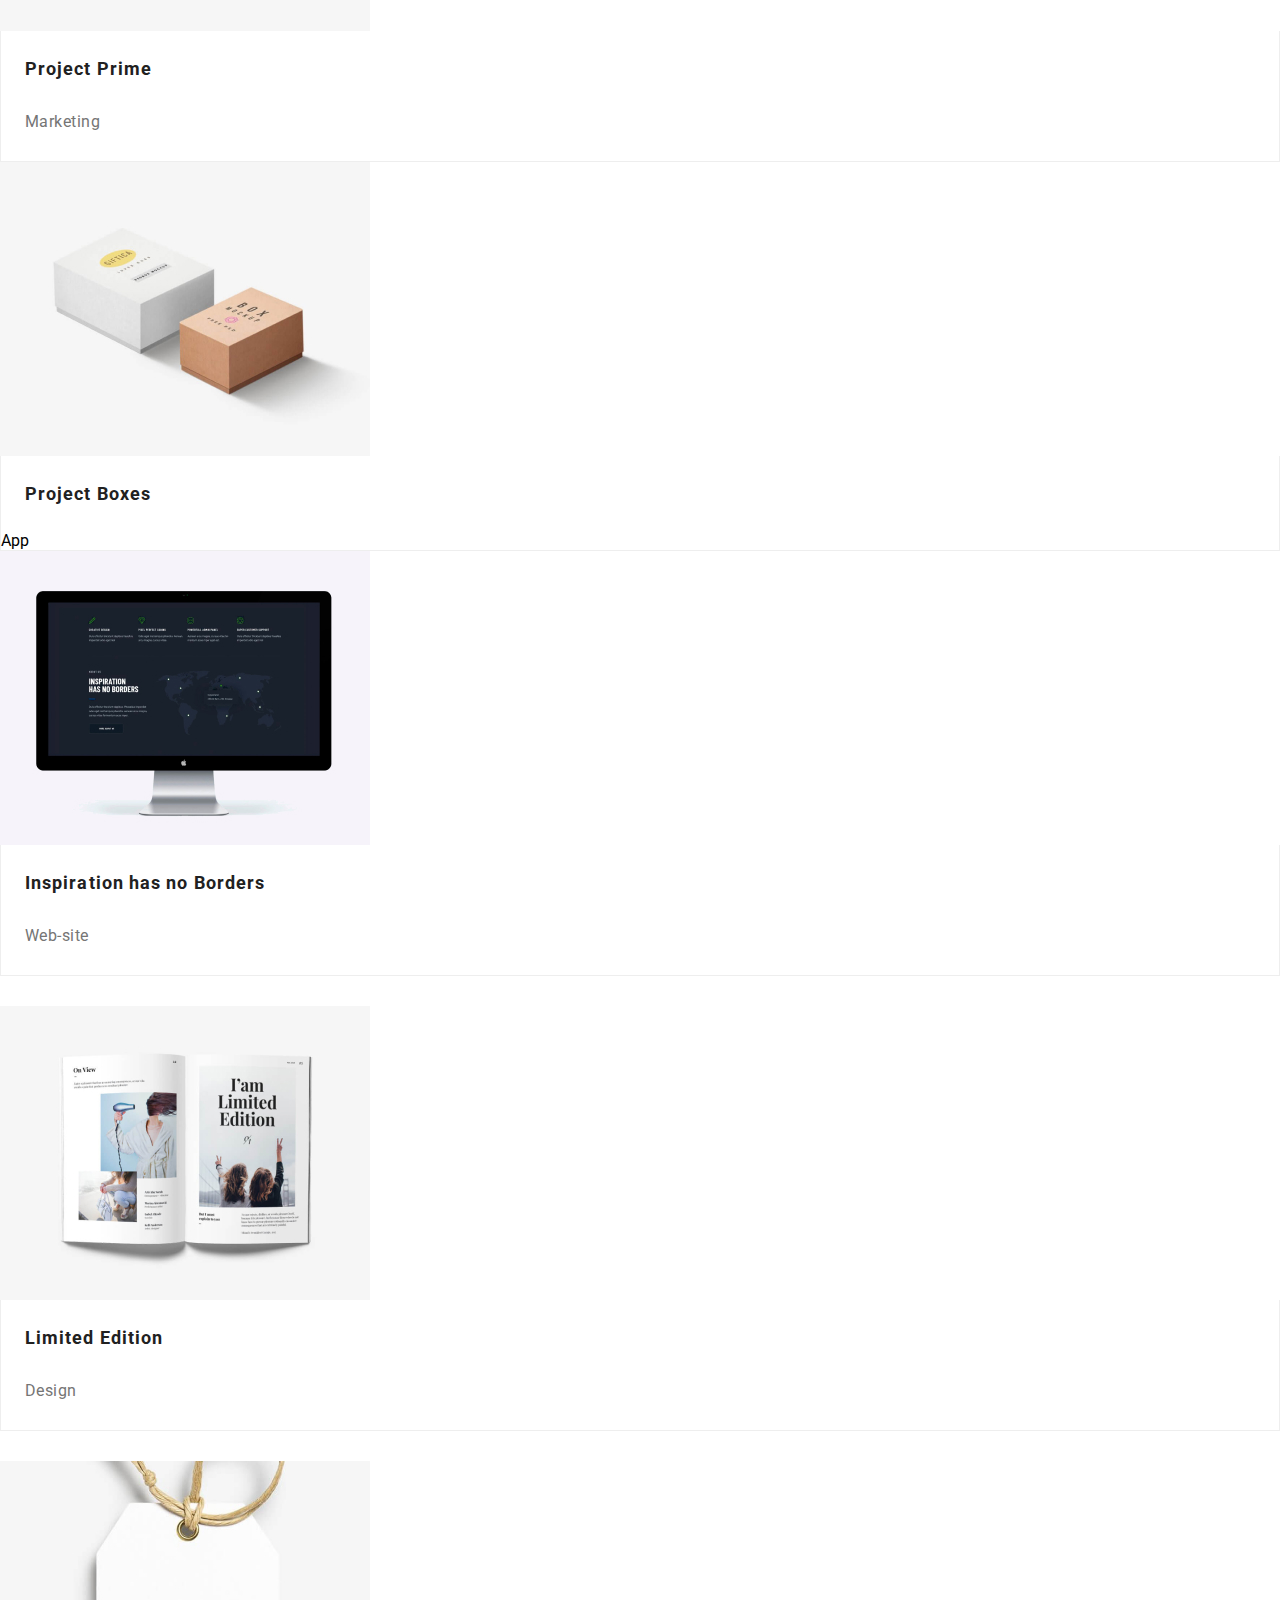
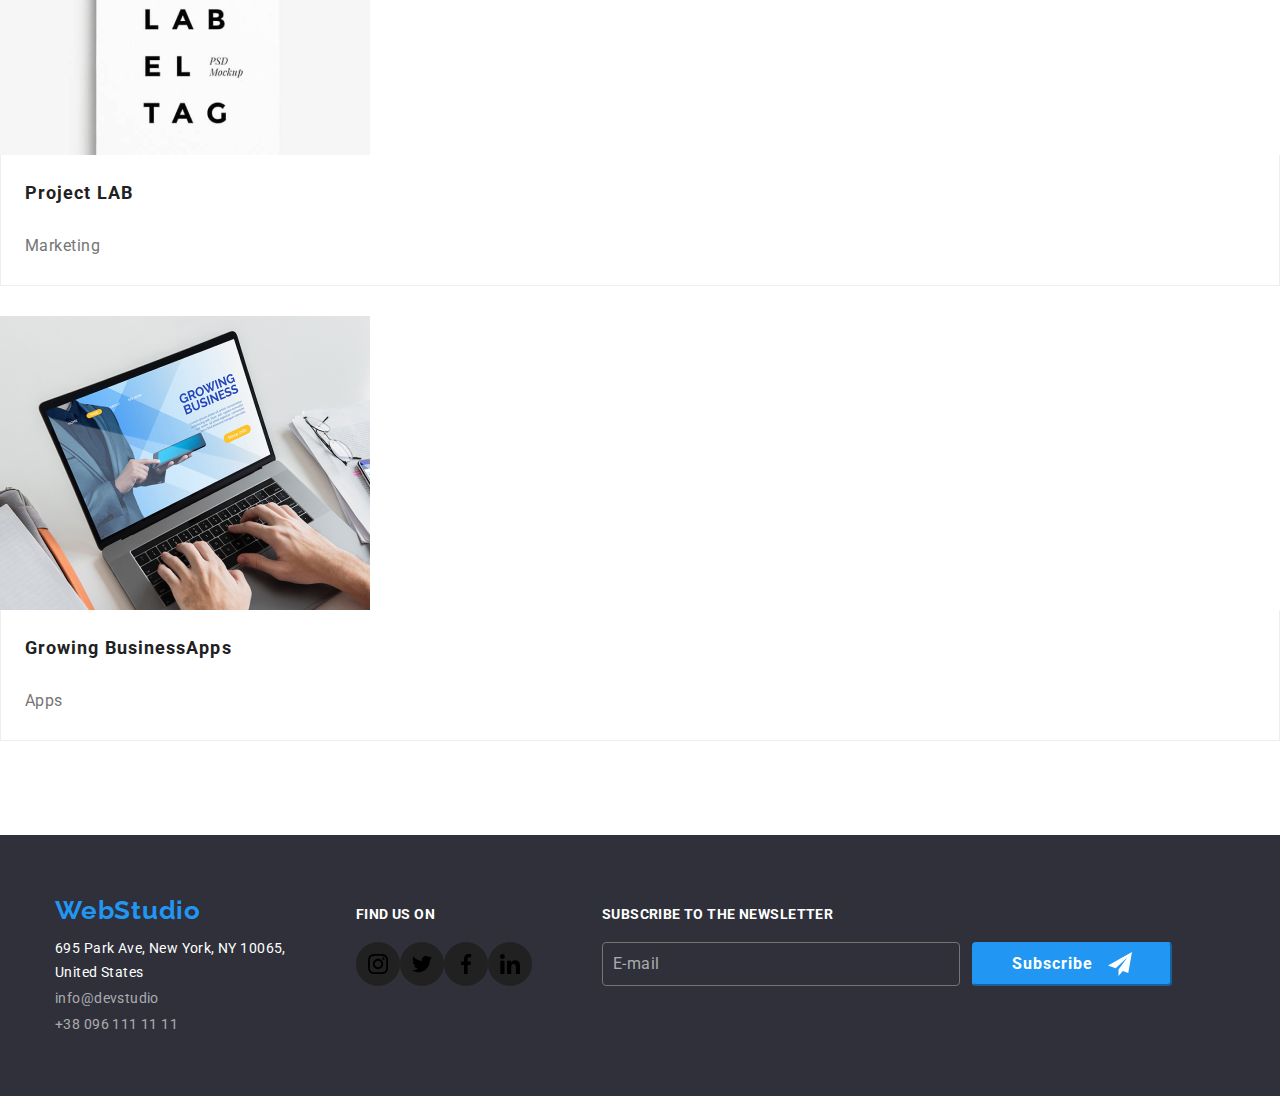
==== commit 4dab9bad: "edit" ====
--- a/portfolio.html
+++ b/portfolio.html
@@ -80,7 +80,7 @@
                 </li>
                 <li class="cards__list">
                     <div class="cards__item" >
-                    <img src="images/portfolio3.jpg" alt="footballers" width="370" height="294">
+                    <img class="port-img" src="images/portfolio3.jpg" alt="footballers" width="370" height="294">
                     <p class="cards__ovarlay "> is a state-of-the-art<br> 
                         coronavirus distribution platform.<br>
                         Companies use this platform for<br>
@@ -88,7 +88,7 @@
                         competitors' secure servers.</p>
                     </div>
                     </div>
-                    <div class="cards__discriptio">
+                    <div class="cards__discription">
                     <h3 class="cards__des">Poster New Orlean vs Golden Star</h3>
                     <p class="cards__text">Design</p>
                     </div>
--- a/css/main.min.css
+++ b/css/main.min.css
@@ -1 +1 @@
-@import"https://fonts.googleapis.com/css2?family=Open+Sans:wght@300&family=Roboto+Condensed:wght@300&family=Roboto:wght@300;400;500;700;900&display=swap";@import"https://fonts.googleapis.com/css2?family=Raleway:wght@700&display=swap";h1,h2,h3,h4,h5,h6,p{margin:0}html{box-sizing:border-box}img{display:block;max-width:100%}body{font-family:"Roboto","sans-serif"}a{text-decoration:none}ul{list-style:none;margin-top:0;margin-bottom:0;padding-left:0}.container{width:1200px;margin:0 auto;padding-left:15px;padding-right:15px}.section{padding-top:94px;padding-bottom:94px}.hero__btn{font-family:"Roboto";font-style:normal;font-weight:700;font-size:16px;line-height:1.875;text-align:center;letter-spacing:.06em;color:var(--white-color);border:none;border-radius:4px;padding:10px 20px;margin:0 auto;display:block;cursor:pointer;background-color:var(--other-color);transition-property:color,background-color;transition-duration:250ms;transition-timing-function:cubic-bezier(0.4, 0, 0.2, 1)}.hero__btn:hover,.hero__btn:focus{background-color:#00008b;color:#ff0}.footer-bttn{font-family:"roboto";font-weight:700;font-size:16px;line-height:1.875;letter-spacing:.06em;color:#fff;width:200px;background-color:#2196f3;border-radius:4px;border-color:#2196f3;box-shadow:0,0,0,.15;display:inline-flex;justify-content:center;align-items:center}.form-bttn{font-family:"roboto";font-weight:700;font-size:16px;line-height:1.875;letter-spacing:.06em;padding:10px 80px;color:#fff;background-color:#2196f3;border-radius:4px;border-color:#2196f3;box-shadow:0,0,0,.15;display:flex;align-items:center;justify-content:center;transform:translatex(60%)}/*# sourceMappingURL=main.min.css.map */+@import"https://fonts.googleapis.com/css2?family=Open+Sans:wght@300&family=Roboto+Condensed:wght@300&family=Roboto:wght@300;400;500;700;900&display=swap";@import"https://fonts.googleapis.com/css2?family=Raleway:wght@700&display=swap";h1,h2,h3,h4,h5,h6,p{margin:0}html{box-sizing:border-box}img{display:block;max-width:100%}body{font-family:"Roboto","sans-serif"}a{text-decoration:none}ul{list-style:none;margin-top:0;margin-bottom:0;padding-left:0}.container{width:1200px;margin:0 auto;padding-left:15px;padding-right:15px}.section{padding-top:94px;padding-bottom:94px}.hero__btn{font-family:"Roboto";font-style:normal;font-weight:700;font-size:16px;line-height:1.875;text-align:center;letter-spacing:.06em;color:#fff;border:none;border-radius:4px;padding:10px 20px;margin:0 auto;display:block;cursor:pointer;background-color:#2196f3;transition-property:color,background-color;transition-duration:250ms;transition-timing-function:cubic-bezier(0.4, 0, 0.2, 1)}.hero__btn:hover,.hero__btn:focus{background-color:#00008b;color:#ff0}.footer-bttn{font-family:"roboto";font-weight:700;font-size:16px;line-height:1.875;letter-spacing:.06em;color:#fff;width:200px;background-color:#2196f3;border-radius:4px;border-color:#2196f3;box-shadow:0,0,0,.15;display:inline-flex;justify-content:center;align-items:center}.bttn-svg{fill:#fff;margin-left:15px}.form-bttn{font-family:"roboto";font-weight:700;font-size:16px;line-height:1.875;letter-spacing:.06em;padding:10px 80px;color:#fff;background-color:#2196f3;border-radius:4px;border-color:#2196f3;box-shadow:0,0,0,.15;display:flex;align-items:center;justify-content:center;transform:translatex(60%)}.form-bttn:hover,.form-bttn:focus{cursor:pointer;box-shadow:0px,4px rgba(0,0,0,.15)}.modal-bttn-close{width:30px;height:30px;background-color:#fff;border-radius:50%;border-color:rgba(0,0,0,.1);margin-top:5px;margin-left:5px;position:inherit;transform:translatex(1600%)}.modal-bttn-close:hover,.modal-bttn-close:focus{cursor:pointer;border-color:#2196f3}.modal-bttn-svg{fill:#000}.modal-bttn-svg:hover,.modal-bttn-svg:focus{fill:#2196f3}.portfolio-btn-item{font-family:"Roboto";font-style:normal;font-weight:700;font-size:16px;line-height:1.625;text-align:center;letter-spacing:.06em;color:var(--main-text-color);cursor:pointer;border:none;border-radius:0px 0px 4px 4px;background-color:var(--btn-bg-color);padding-left:27px;padding-right:27px;padding-top:6px;padding-bottom:6px;transition-property:color,shadow,background-color;transition-duration:250ms;transition-timing-function:cubic-bezier(0.4, 0, 0.2, 1)}.portfolio-btn-item:hover,.portfolio-btn-item:focus{background-color:var(--other-color);color:var(--white-color);box-shadow:1px 4px 6px 0px rgba(0,0,0,.16),0px 4px 4px 0px rgba(0,0,0,.06),0px 1px 1px 0px rgba(0,0,0,.12)}.nav__lnk{font-weight:500;font-size:14px;line-height:1.1428571429;letter-spacing:.02em;color:#212121;padding-top:32px;padding-bottom:32px;display:block;position:relative;transition-property:color;transition-duration:250ms;transition-timing-function:cubic-bezier(0.4, 0, 0.2, 1)}.nav__lnk:focus,.nav__lnk:hover{color:#2196f3}.nav__lnk--active{color:#2196f3}.nav__lnk--active::after{content:" ";display:block;width:100%;height:4px;background-color:var(--other-color);border-radius:2px;transform:translateY(800%)}.contact__header-lnk{font-weight:500;font-size:14px;line-height:1.1428571429;letter-spacing:.02em;color:#757575;padding-top:32px;padding-bottom:32px;display:block;position:relative;transition-property:color;transition-duration:250ms;transition-timing-function:cubic-bezier(0.4, 0, 0.2, 1)}.team__circle{background-color:#fff;color:#afb1b8;border-radius:50%;height:44px;width:44px;display:flex;align-items:center;justify-content:center;transition-property:color,background-color;transition-duration:250ms;transition-timing-function:cubic-bezier(0.4, 0, 0.2, 1)}.team__circle:hover{background-color:#2196f3;color:#fff}.address__lnk{color:#fff;font-style:normal;margin-bottom:2px;font-size:14px;line-height:1.7142857143;letter-spacing:.03em;vertical-align:top}.address__link{font-style:normal;font-size:14px;line-height:1.7142857143;letter-spacing:.03em;vertical-align:top;color:rgba(255,255,255,.6)}.regular__rectangle{display:flex;width:170px;height:92px;align-items:center;justify-content:center;border-radius:4px;border:1px solid #afb1bb;color:#afb1b8;position:relative;transition-property:color,border-color;transition-duration:250ms;transition-timing-function:cubic-bezier(0.4, 0, 0.2, 1)}.regular__rectangle:hover,.regular__rectangle:focus{border-color:#2196f3;color:#2196f3}.socialmedia__circle{background-color:#212121;border-radius:50%;height:44px;width:44px;display:flex;align-items:center;justify-content:center;color:#fff;transition-property:background-color;transition-duration:250ms;transition-timing-function:cubic-bezier(0.4, 0, 0.2, 1)}.socialmedia__circle:hover{background-color:#2196f3}.logo{font-family:"Raleway";font-style:normal;font-size:26px;font-weight:700;line-height:1.1923076923;letter-spacing:.03em;color:#2196f3;margin-bottom:10px;display:block}.is-hidden{visibility:hidden}.modal{position:absolute;width:521px;height:581px;background-color:#fff;top:50%;left:50%;transform:translate(-50%, -50%);animation:modal-animation 250ms cubic-bezier(0.4, 0, 0.2, 1);border-radius:4px;box-shadow:0px 2px 1px rgba(0,0,0,.2),0px 1px 1px rgba(0,0,0,.14),0px 1px 3px rgba(0,0,0,.12)}.modal-bg{position:fixed;top:0;left:0;background-color:rgba(0,0,0,.2);width:100vw;height:100vh}.modal__form{width:448px;margin-left:40px;margin-right:40px}.modal__title{margin:40px 40px;font-family:"roboto";font-weight:700;font-size:20px;line-height:1.135;letter-spacing:.03em;margin-bottom:12px}.modal__label{margin-bottom:10px}.modal__name{font-family:"roboto";font-weight:400;font-size:12px;line-height:1.2166666667;letter-spacing:.01rem;color:#757575;display:block;margin-bottom:4px}.modal__cont{display:block;position:relative}.modal__input{border:1px solid rgba(33,33,33,.2);border-radius:4px;height:40px;width:100%;cursor:pointer;padding:11px 0 11px 40px;outline:none;font-family:"roboto"}.modal__input:hover,.modal__input:focus{border-color:#2196f3;outline:none}.modal__input:hover+.modal-svg,.modal__input:focus+.modal-svg{fill:#2196f3}.modal-svg{position:absolute;top:14px;left:14px;fill:#212121}.modal__textarea{width:100%;height:120px;border:1px solid rgba(33,33,33,.2);border-radius:4px;padding:12px 16px;resize:none;margin-bottom:20px}.modal__textarea::placeholder{font-family:"roboto";font-size:12px;font-weight:400;line-height:1.1716666667;color:#757575}.modal__textarea:focus{border-color:#2196f3;outline:none}.chckbx-cont{width:16px;height:15px;border:1px solid #212121;border-radius:4px;margin-right:8px;display:flex;justify-content:center;align-items:center}.chckbx{display:flex;align-items:center;font-family:"roboto";font-weight:400;font-size:14px;line-height:1.7142857143;letter-spacing:.03em;margin-left:8px;color:#757575}.chckbx-svg{fill:#fff}.modal-chkbx:checked+.chckbx>.chckbx-cont{background-color:#2196f3;border:none}.header{border-bottom:1px solid #ececec}.header-cont{display:flex;align-items:center}.nav-bar{display:flex;align-items:center;position:absolute}.nav{margin-left:97px;display:flex}.nav__item:not(:last-child){margin-right:53px}.contact{display:flex;margin-left:auto}.contact__header:not(:last-child){margin-right:50px}.header-svg-fill{fill:currentColor}.header-svg-fill{margin-right:10px}.header-svg-fill:hover{fill:#2196f3}.hero--bg{background-image:linear-gradient(rgba(47, 48, 58, 0.4), rgba(47, 48, 58, 0.4)),url(../images/background-image.jpg);background-repeat:no-repeat;background-size:cover;background-position:center}.hero{background-color:#2f303a;padding:200px 0}.hero__title{font-weight:900;font-size:44px;line-height:1.3636363636;text-align:center;letter-spacing:.06em;text-transform:uppercase;color:#fff;margin:0 auto;margin-bottom:30px}.visually-hidden{position:absolute;width:1px;height:1px;margin:-1px;border:0;padding:0;white-space:nowrap;clip-path:inset(100%);clip:rect(0 0 0 0);overflow:hidden}.skills-hearder{vertical-align:Center;font-style:normal;font-weight:700;font-size:36px;line-height:1.1666666667;letter-spacing:.03em;color:var(--main-text-color)}.skills{display:flex}.skills__tittle{font-weight:700;font-size:14px;line-height:1.1428571429;letter-spacing:.03em;color:var(--main-text-color);margin-bottom:9px}.skills__text{font-weight:400;font-size:14px;line-height:1.7142857143;letter-spacing:.03em;color:var(--secondary-text-color)}.skills__item{width:270px}.skills__item:not(:last-child){margin-right:30px}.features{display:flex}.features-rect-shape{background-color:#f5f4fa;display:flex;width:270px;height:120px;align-items:center;justify-content:center;border-radius:4px;margin-bottom:30px}.features-list-item:first-child{margin-right:45px}.features-list-item:nth-child(n+2){margin-right:15px}.features-list-item:last-child{margin-left:15px}.what-we-do{padding-top:0}.what-we-do__tittle{text-align:center;font-style:normal;font-weight:700;font-size:36px;line-height:1.1666666667;letter-spacing:.03em;color:#212121;margin-bottom:50px}.what-we-do__items{display:flex}.what-we-do__item{display:flex;position:relative}.what-we-do__overlay{background-color:rgba(0,0,0,.5);color:#fff;font-family:"roboto";font-size:14px;font-weight:700;line-height:.8531383303;letter-spacing:.03em;position:absolute;width:100%;bottom:0;display:flex;align-items:center;justify-content:baseline;padding:27px 132px}.what-we-do__item:not(:last-child){margin-right:30px}.team-header{text-align:center;font-style:normal;font-weight:700;font-size:36px;line-height:1.1666666667;letter-spacing:.03em;color:#212121;margin-bottom:50px}.team--bg{background-color:#f5f4fa}.team{display:flex}.team__item{box-shadow:0px 1px 3px rgba(0,0,0,.12);border-radius:0px 0px 4px 4px;background-color:#fff}.team__item:not(:last-child){margin-right:30px}.team__des{font-style:normal;font-weight:700;font-size:16px;line-height:1.1875;letter-spacing:.03em;color:#212121;text-align:center;margin-top:30px;margin-bottom:10px}.team__text{font-weight:400;font-size:16px;line-height:1.1875;letter-spacing:.03em;color:#757575;margin-bottom:16px;text-align:center}.team-smedia-svg{fill:currentColor}.team__icons{display:flex;justify-content:center;margin-bottom:30px}.team__social:not(:last-child){margin-right:10px}.regular-cust-heading{text-align:center;font-style:normal;font-weight:700;font-size:36px;line-height:1.1666666667;letter-spacing:.03em;color:var(--main-text-color);margin-bottom:50px}.regular{display:flex}.regular__item{margin-right:30px}.regular-cust-svg{fill:currentColor}.portfolio-btn{display:flex;justify-content:center;margin-bottom:50px}.portfolio-list-item:not(:last-child){margin-right:8px}.cards{display:flex;flex-wrap:wrap;justify-content:space-between;background-color:#fff}.cards__des{font-style:normal;font-weight:700;font-size:18px;line-height:2;letter-spacing:.06em;color:#212121;text-align:left;padding:0;padding:20px 24px}.cards{display:flex;flex-wrap:wrap;justify-content:space-between;background-color:#fff}.cards__des{font-style:normal;font-weight:700;font-size:18px;line-height:2;letter-spacing:.06em;color:#212121;text-align:left;padding:0;padding:20px 24px}.cards__text{font-style:normal;font-weight:400;font-size:16px;line-height:1.875;letter-spacing:.03em;color:#757575;text-align:left;margin:0 24px;padding:0;margin-bottom:24px}.cards__discription{border-bottom:1px solid #eee;border-left:1px solid #eee;border-right:1px solid #eee}.cards__list:hover,.cards__list:focus{box-shadow:0px 1px 1px rgba(0,0,0,.12),0px 4px 4px rgba(0,0,0,.06),1px 4px 6px rgba(0,0,0,.16)}.cards__list:hover .cards__ovarlay,.cards__list:focus .cards__ovarlay{cursor:pointer;transform:translateY(0)}.cards__item{position:relative;overflow:hidden}.cards__ovarlay{font-family:"roboto";color:#fff;font-size:18px;line-height:1.5555555556;letter-spacing:.03rem;width:370PX;height:290PX;padding:63px 24px 91px 24px;background-color:rgba(33,150,243,.9);position:absolute;top:0;left:0;height:100%;display:flex;align-items:center;transform:translateY(100%);transition:transform 250ms cubic-bezier(0.4, 0, 0.2, 1)}.cards__list:nth-child(-n+3){margin-bottom:30px}.cards__list:nth-last-child(-n+3){margin-top:30px}.address__item:not(:last-child){margin-bottom:2px}.footer{background-color:#2f303a;color:#757575;display:flex}.footer{padding-top:60px;padding-bottom:60px}.socialmedia{margin-left:70px}.socialmedia__header{font-family:"Roboto";font-style:normal;font-weight:700;font-size:14px;line-height:1.1428571429;text-align:left;letter-spacing:.03em;color:#fff;margin-bottom:20px}.socialmedia__list{display:flex;align-items:baseline;justify-content:center}.footer-social-margin{margin-left:10px}.footer-social-icons{display:flex}.footer__container{display:flex;align-items:baseline}.form{margin-left:70px}.form__header{font-family:"Roboto";font-style:normal;font-weight:700;font-size:14px;line-height:1.1428571429;text-align:left;letter-spacing:.03em;color:#fff;margin-bottom:20px;text-transform:uppercase}.form__input{background-color:#2f303a}.form__item{display:flex;width:100%}.form__input{font-family:"roboto";width:358px;font-size:16px;font-weight:400;line-height:1.25;letter-spacing:.03em;color:rgba(255,255,255,.6);padding:11px 0 11px 10px;border:1px solid #757575;border-radius:4px;margin-right:12px}.form__input:hover,.form__input:focus{outline:none;border-color:#2196f3}.form__input::placeholder{font-family:"roboto";font-size:16px;line-height:1.25;letter-spacing:.03em;color:rgba(255,255,255,.6)}/*# sourceMappingURL=main.min.css.map */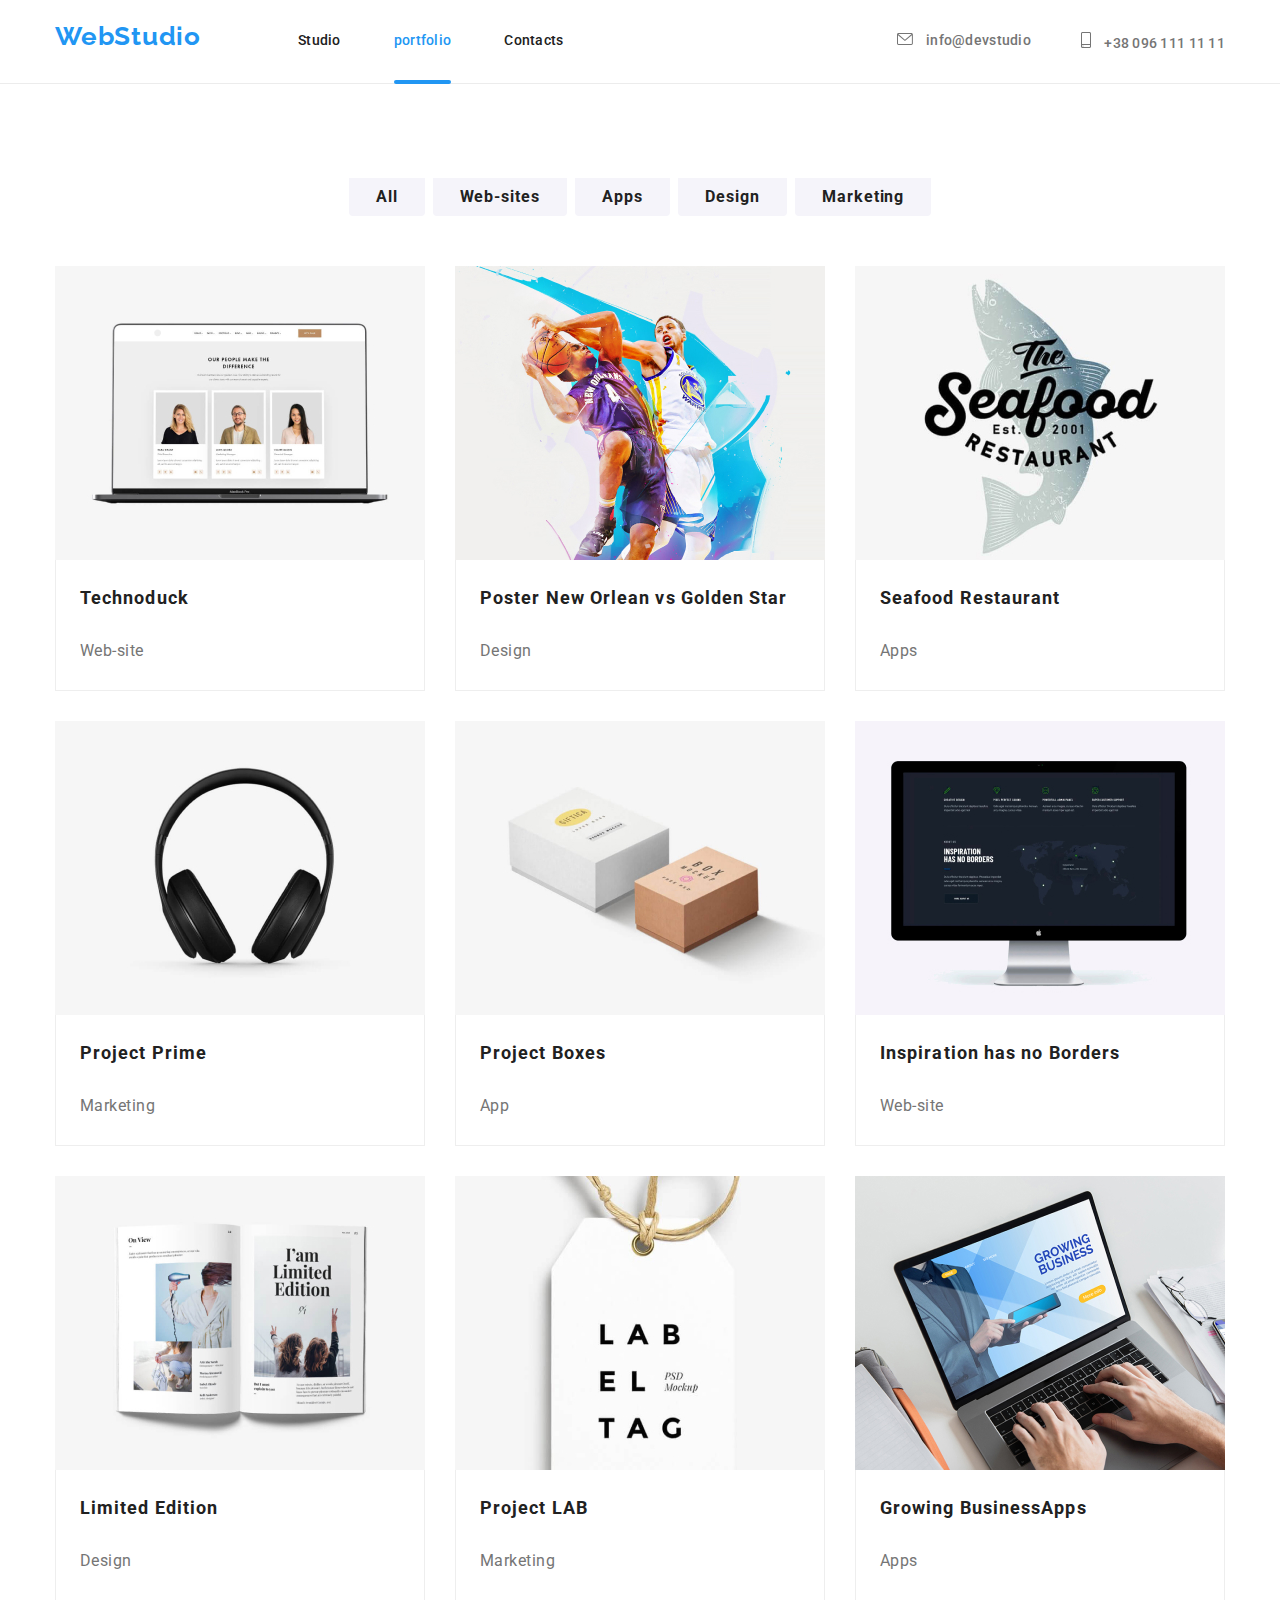
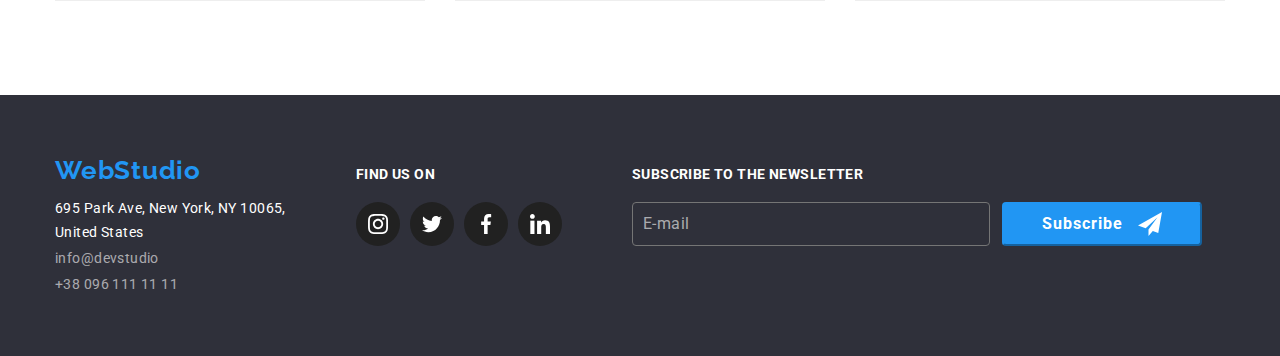
==== commit 1d9c792e: "edits" ====
--- a/portfolio.html
+++ b/portfolio.html
@@ -21,7 +21,7 @@
                 <li class="nav__item">
                     <a class="nav__lnk " href="./index.html">Studio</a></li>
                 <li class="nav__item">
-                    <a class="nav__lnk active" href="./portfolio.html">portfolio</a></li>
+                    <a class="nav__lnk nav__lnk--active" href="./portfolio.html">portfolio</a></li>
                 <li class="nav__item">
                     <a class="nav__lnk" href="#" >Contacts</a></li>
             </ul>
@@ -63,9 +63,9 @@
                     <button class="portfolio-btn-item" type="button">Marketing</button></li> 
             </ul>
     
-                <ul class="cards">
-                <li class="cards__list ">
-                    <div class="cards__item" >
+             <ul class="cards">
+                <li class="cards__list">
+                    <div class="cards__item">
                     <img class="port-img" src="images/portfolio2.jpg" alt="Laptop" width="370" height="294">  
                     <p class="cards__ovarlay"> is a state-of-the-art<br> 
                         coronavirus distribution platform.<br>
@@ -80,13 +80,13 @@
                 </li>
                 <li class="cards__list">
                     <div class="cards__item" >
-                    <img class="port-img" src="images/portfolio3.jpg" alt="footballers" width="370" height="294">
+                    <img  src="images/portfolio3.jpg" alt="footballers" width="370" height="294">
                     <p class="cards__ovarlay "> is a state-of-the-art<br> 
                         coronavirus distribution platform.<br>
                         Companies use this platform for<br>
                         digital espionage and attacks on<br> 
-                        competitors' secure servers.</p>
-                    </div>
+                        competitors' secure servers.
+                    </p>
                     </div>
                     <div class="cards__discription">
                     <h3 class="cards__des">Poster New Orlean vs Golden Star</h3>
@@ -100,13 +100,15 @@
                         coronavirus distribution platform.<br>
                         Companies use this platform for<br>
                         digital espionage and attacks on<br> 
-                        competitors' secure servers.</p>
+                        competitors' secure servers.
+                    </p>
                     </div>
                     <div class="cards__discription ">
                     <h3 class="cards__des">Seafood Restaurant </h3>
                     <p class="cards__text">Apps</p>
                     </div>
                 </li>
+                
                 <li class="cards__list ">
                     <div class=" cards__item" >
                     <img src="images/earbeats.jpg" alt="earbeats" width="370" height="294">
@@ -114,7 +116,8 @@
                         coronavirus distribution platform.<br>
                         Companies use this platform for<br>
                         digital espionage and attacks on<br> 
-                        competitors' secure servers.</p>
+                        competitors' secure servers.
+                    </p>
                     </div>
                     <div class="cards__discription">
                     <h3 class="cards__des">Project Prime</h3>
@@ -122,17 +125,18 @@
                     </div>
                 </li>
                 <li class="cards__list ">
-                    <div class="cards__item " >
+                    <div class="cards__item">
                     <img src="images/portfolio4.jpg" alt="Boxes" width="370" height="294">
                     <p class="cards__ovarlay"> is a state-of-the-art<br> 
                         coronavirus distribution platform.<br>
                         Companies use this platform for<br>
                         digital espionage and attacks on<br> 
-                        competitors' secure servers.</p>
+                        competitors' secure servers.
+                    </p>
                     </div>
                     <div class="cards__discription">
                     <h3 class="cards__des">Project Boxes</h3>
-                    <p class="c__ardstext">App</p>
+                    <p class="cards__text">App</p>
                     </div> 
                 </li>
                 <li class="cards__list ">
@@ -191,6 +195,7 @@
                     <p class="cards__text">Apps</p>
                     </div>
                 </li>
+                
             </ul>
         </div>              
       </section>
@@ -225,14 +230,14 @@
             </a>
           </li>     
           <li class="socialmedia__item">
-            <a class=" socialmedia__circle" href="">
+            <a class="socialmedia__circle" href="">
                 <svg class="foot-svg-fill" width="20" height="20">
                   <use href="./images/sprites.svg#icon-twitter-1"></use>
                 </svg>
              </svg>
            </a>
           </li>
-          <li class="footer-social-item">
+          <li class="socialmedia__item">
             <a class="socialmedia__circle " href="">
                 <svg class="foot-svg-fill" width="20" height="20" >
                   <use href="./images/sprites.svg#icon-facebook-1-1"></use>
--- a/css/main.min.css
+++ b/css/main.min.css
@@ -1 +1 @@
-@import"https://fonts.googleapis.com/css2?family=Open+Sans:wght@300&family=Roboto+Condensed:wght@300&family=Roboto:wght@300;400;500;700;900&display=swap";@import"https://fonts.googleapis.com/css2?family=Raleway:wght@700&display=swap";h1,h2,h3,h4,h5,h6,p{margin:0}html{box-sizing:border-box}img{display:block;max-width:100%}body{font-family:"Roboto","sans-serif"}a{text-decoration:none}ul{list-style:none;margin-top:0;margin-bottom:0;padding-left:0}.container{width:1200px;margin:0 auto;padding-left:15px;padding-right:15px}.section{padding-top:94px;padding-bottom:94px}.hero__btn{font-family:"Roboto";font-style:normal;font-weight:700;font-size:16px;line-height:1.875;text-align:center;letter-spacing:.06em;color:#fff;border:none;border-radius:4px;padding:10px 20px;margin:0 auto;display:block;cursor:pointer;background-color:#2196f3;transition-property:color,background-color;transition-duration:250ms;transition-timing-function:cubic-bezier(0.4, 0, 0.2, 1)}.hero__btn:hover,.hero__btn:focus{background-color:#00008b;color:#ff0}.footer-bttn{font-family:"roboto";font-weight:700;font-size:16px;line-height:1.875;letter-spacing:.06em;color:#fff;width:200px;background-color:#2196f3;border-radius:4px;border-color:#2196f3;box-shadow:0,0,0,.15;display:inline-flex;justify-content:center;align-items:center}.bttn-svg{fill:#fff;margin-left:15px}.form-bttn{font-family:"roboto";font-weight:700;font-size:16px;line-height:1.875;letter-spacing:.06em;padding:10px 80px;color:#fff;background-color:#2196f3;border-radius:4px;border-color:#2196f3;box-shadow:0,0,0,.15;display:flex;align-items:center;justify-content:center;transform:translatex(60%)}.form-bttn:hover,.form-bttn:focus{cursor:pointer;box-shadow:0px,4px rgba(0,0,0,.15)}.modal-bttn-close{width:30px;height:30px;background-color:#fff;border-radius:50%;border-color:rgba(0,0,0,.1);margin-top:5px;margin-left:5px;position:inherit;transform:translatex(1600%)}.modal-bttn-close:hover,.modal-bttn-close:focus{cursor:pointer;border-color:#2196f3}.modal-bttn-svg{fill:#000}.modal-bttn-svg:hover,.modal-bttn-svg:focus{fill:#2196f3}.portfolio-btn-item{font-family:"Roboto";font-style:normal;font-weight:700;font-size:16px;line-height:1.625;text-align:center;letter-spacing:.06em;color:var(--main-text-color);cursor:pointer;border:none;border-radius:0px 0px 4px 4px;background-color:var(--btn-bg-color);padding-left:27px;padding-right:27px;padding-top:6px;padding-bottom:6px;transition-property:color,shadow,background-color;transition-duration:250ms;transition-timing-function:cubic-bezier(0.4, 0, 0.2, 1)}.portfolio-btn-item:hover,.portfolio-btn-item:focus{background-color:var(--other-color);color:var(--white-color);box-shadow:1px 4px 6px 0px rgba(0,0,0,.16),0px 4px 4px 0px rgba(0,0,0,.06),0px 1px 1px 0px rgba(0,0,0,.12)}.nav__lnk{font-weight:500;font-size:14px;line-height:1.1428571429;letter-spacing:.02em;color:#212121;padding-top:32px;padding-bottom:32px;display:block;position:relative;transition-property:color;transition-duration:250ms;transition-timing-function:cubic-bezier(0.4, 0, 0.2, 1)}.nav__lnk:focus,.nav__lnk:hover{color:#2196f3}.nav__lnk--active{color:#2196f3}.nav__lnk--active::after{content:" ";display:block;width:100%;height:4px;background-color:var(--other-color);border-radius:2px;transform:translateY(800%)}.contact__header-lnk{font-weight:500;font-size:14px;line-height:1.1428571429;letter-spacing:.02em;color:#757575;padding-top:32px;padding-bottom:32px;display:block;position:relative;transition-property:color;transition-duration:250ms;transition-timing-function:cubic-bezier(0.4, 0, 0.2, 1)}.team__circle{background-color:#fff;color:#afb1b8;border-radius:50%;height:44px;width:44px;display:flex;align-items:center;justify-content:center;transition-property:color,background-color;transition-duration:250ms;transition-timing-function:cubic-bezier(0.4, 0, 0.2, 1)}.team__circle:hover{background-color:#2196f3;color:#fff}.address__lnk{color:#fff;font-style:normal;margin-bottom:2px;font-size:14px;line-height:1.7142857143;letter-spacing:.03em;vertical-align:top}.address__link{font-style:normal;font-size:14px;line-height:1.7142857143;letter-spacing:.03em;vertical-align:top;color:rgba(255,255,255,.6)}.regular__rectangle{display:flex;width:170px;height:92px;align-items:center;justify-content:center;border-radius:4px;border:1px solid #afb1bb;color:#afb1b8;position:relative;transition-property:color,border-color;transition-duration:250ms;transition-timing-function:cubic-bezier(0.4, 0, 0.2, 1)}.regular__rectangle:hover,.regular__rectangle:focus{border-color:#2196f3;color:#2196f3}.socialmedia__circle{background-color:#212121;border-radius:50%;height:44px;width:44px;display:flex;align-items:center;justify-content:center;color:#fff;transition-property:background-color;transition-duration:250ms;transition-timing-function:cubic-bezier(0.4, 0, 0.2, 1)}.socialmedia__circle:hover{background-color:#2196f3}.logo{font-family:"Raleway";font-style:normal;font-size:26px;font-weight:700;line-height:1.1923076923;letter-spacing:.03em;color:#2196f3;margin-bottom:10px;display:block}.is-hidden{visibility:hidden}.modal{position:absolute;width:521px;height:581px;background-color:#fff;top:50%;left:50%;transform:translate(-50%, -50%);animation:modal-animation 250ms cubic-bezier(0.4, 0, 0.2, 1);border-radius:4px;box-shadow:0px 2px 1px rgba(0,0,0,.2),0px 1px 1px rgba(0,0,0,.14),0px 1px 3px rgba(0,0,0,.12)}.modal-bg{position:fixed;top:0;left:0;background-color:rgba(0,0,0,.2);width:100vw;height:100vh}.modal__form{width:448px;margin-left:40px;margin-right:40px}.modal__title{margin:40px 40px;font-family:"roboto";font-weight:700;font-size:20px;line-height:1.135;letter-spacing:.03em;margin-bottom:12px}.modal__label{margin-bottom:10px}.modal__name{font-family:"roboto";font-weight:400;font-size:12px;line-height:1.2166666667;letter-spacing:.01rem;color:#757575;display:block;margin-bottom:4px}.modal__cont{display:block;position:relative}.modal__input{border:1px solid rgba(33,33,33,.2);border-radius:4px;height:40px;width:100%;cursor:pointer;padding:11px 0 11px 40px;outline:none;font-family:"roboto"}.modal__input:hover,.modal__input:focus{border-color:#2196f3;outline:none}.modal__input:hover+.modal-svg,.modal__input:focus+.modal-svg{fill:#2196f3}.modal-svg{position:absolute;top:14px;left:14px;fill:#212121}.modal__textarea{width:100%;height:120px;border:1px solid rgba(33,33,33,.2);border-radius:4px;padding:12px 16px;resize:none;margin-bottom:20px}.modal__textarea::placeholder{font-family:"roboto";font-size:12px;font-weight:400;line-height:1.1716666667;color:#757575}.modal__textarea:focus{border-color:#2196f3;outline:none}.chckbx-cont{width:16px;height:15px;border:1px solid #212121;border-radius:4px;margin-right:8px;display:flex;justify-content:center;align-items:center}.chckbx{display:flex;align-items:center;font-family:"roboto";font-weight:400;font-size:14px;line-height:1.7142857143;letter-spacing:.03em;margin-left:8px;color:#757575}.chckbx-svg{fill:#fff}.modal-chkbx:checked+.chckbx>.chckbx-cont{background-color:#2196f3;border:none}.header{border-bottom:1px solid #ececec}.header-cont{display:flex;align-items:center}.nav-bar{display:flex;align-items:center;position:absolute}.nav{margin-left:97px;display:flex}.nav__item:not(:last-child){margin-right:53px}.contact{display:flex;margin-left:auto}.contact__header:not(:last-child){margin-right:50px}.header-svg-fill{fill:currentColor}.header-svg-fill{margin-right:10px}.header-svg-fill:hover{fill:#2196f3}.hero--bg{background-image:linear-gradient(rgba(47, 48, 58, 0.4), rgba(47, 48, 58, 0.4)),url(../images/background-image.jpg);background-repeat:no-repeat;background-size:cover;background-position:center}.hero{background-color:#2f303a;padding:200px 0}.hero__title{font-weight:900;font-size:44px;line-height:1.3636363636;text-align:center;letter-spacing:.06em;text-transform:uppercase;color:#fff;margin:0 auto;margin-bottom:30px}.visually-hidden{position:absolute;width:1px;height:1px;margin:-1px;border:0;padding:0;white-space:nowrap;clip-path:inset(100%);clip:rect(0 0 0 0);overflow:hidden}.skills-hearder{vertical-align:Center;font-style:normal;font-weight:700;font-size:36px;line-height:1.1666666667;letter-spacing:.03em;color:var(--main-text-color)}.skills{display:flex}.skills__tittle{font-weight:700;font-size:14px;line-height:1.1428571429;letter-spacing:.03em;color:var(--main-text-color);margin-bottom:9px}.skills__text{font-weight:400;font-size:14px;line-height:1.7142857143;letter-spacing:.03em;color:var(--secondary-text-color)}.skills__item{width:270px}.skills__item:not(:last-child){margin-right:30px}.features{display:flex}.features-rect-shape{background-color:#f5f4fa;display:flex;width:270px;height:120px;align-items:center;justify-content:center;border-radius:4px;margin-bottom:30px}.features-list-item:first-child{margin-right:45px}.features-list-item:nth-child(n+2){margin-right:15px}.features-list-item:last-child{margin-left:15px}.what-we-do{padding-top:0}.what-we-do__tittle{text-align:center;font-style:normal;font-weight:700;font-size:36px;line-height:1.1666666667;letter-spacing:.03em;color:#212121;margin-bottom:50px}.what-we-do__items{display:flex}.what-we-do__item{display:flex;position:relative}.what-we-do__overlay{background-color:rgba(0,0,0,.5);color:#fff;font-family:"roboto";font-size:14px;font-weight:700;line-height:.8531383303;letter-spacing:.03em;position:absolute;width:100%;bottom:0;display:flex;align-items:center;justify-content:baseline;padding:27px 132px}.what-we-do__item:not(:last-child){margin-right:30px}.team-header{text-align:center;font-style:normal;font-weight:700;font-size:36px;line-height:1.1666666667;letter-spacing:.03em;color:#212121;margin-bottom:50px}.team--bg{background-color:#f5f4fa}.team{display:flex}.team__item{box-shadow:0px 1px 3px rgba(0,0,0,.12);border-radius:0px 0px 4px 4px;background-color:#fff}.team__item:not(:last-child){margin-right:30px}.team__des{font-style:normal;font-weight:700;font-size:16px;line-height:1.1875;letter-spacing:.03em;color:#212121;text-align:center;margin-top:30px;margin-bottom:10px}.team__text{font-weight:400;font-size:16px;line-height:1.1875;letter-spacing:.03em;color:#757575;margin-bottom:16px;text-align:center}.team-smedia-svg{fill:currentColor}.team__icons{display:flex;justify-content:center;margin-bottom:30px}.team__social:not(:last-child){margin-right:10px}.regular-cust-heading{text-align:center;font-style:normal;font-weight:700;font-size:36px;line-height:1.1666666667;letter-spacing:.03em;color:var(--main-text-color);margin-bottom:50px}.regular{display:flex}.regular__item{margin-right:30px}.regular-cust-svg{fill:currentColor}.portfolio-btn{display:flex;justify-content:center;margin-bottom:50px}.portfolio-list-item:not(:last-child){margin-right:8px}.cards{display:flex;flex-wrap:wrap;justify-content:space-between;background-color:#fff}.cards__des{font-style:normal;font-weight:700;font-size:18px;line-height:2;letter-spacing:.06em;color:#212121;text-align:left;padding:0;padding:20px 24px}.cards{display:flex;flex-wrap:wrap;justify-content:space-between;background-color:#fff}.cards__des{font-style:normal;font-weight:700;font-size:18px;line-height:2;letter-spacing:.06em;color:#212121;text-align:left;padding:0;padding:20px 24px}.cards__text{font-style:normal;font-weight:400;font-size:16px;line-height:1.875;letter-spacing:.03em;color:#757575;text-align:left;margin:0 24px;padding:0;margin-bottom:24px}.cards__discription{border-bottom:1px solid #eee;border-left:1px solid #eee;border-right:1px solid #eee}.cards__list:hover,.cards__list:focus{box-shadow:0px 1px 1px rgba(0,0,0,.12),0px 4px 4px rgba(0,0,0,.06),1px 4px 6px rgba(0,0,0,.16)}.cards__list:hover .cards__ovarlay,.cards__list:focus .cards__ovarlay{cursor:pointer;transform:translateY(0)}.cards__item{position:relative;overflow:hidden}.cards__ovarlay{font-family:"roboto";color:#fff;font-size:18px;line-height:1.5555555556;letter-spacing:.03rem;width:370PX;height:290PX;padding:63px 24px 91px 24px;background-color:rgba(33,150,243,.9);position:absolute;top:0;left:0;height:100%;display:flex;align-items:center;transform:translateY(100%);transition:transform 250ms cubic-bezier(0.4, 0, 0.2, 1)}.cards__list:nth-child(-n+3){margin-bottom:30px}.cards__list:nth-last-child(-n+3){margin-top:30px}.address__item:not(:last-child){margin-bottom:2px}.footer{background-color:#2f303a;color:#757575;display:flex}.footer{padding-top:60px;padding-bottom:60px}.socialmedia{margin-left:70px}.socialmedia__header{font-family:"Roboto";font-style:normal;font-weight:700;font-size:14px;line-height:1.1428571429;text-align:left;letter-spacing:.03em;color:#fff;margin-bottom:20px}.socialmedia__list{display:flex;align-items:baseline;justify-content:center}.footer-social-margin{margin-left:10px}.footer-social-icons{display:flex}.footer__container{display:flex;align-items:baseline}.form{margin-left:70px}.form__header{font-family:"Roboto";font-style:normal;font-weight:700;font-size:14px;line-height:1.1428571429;text-align:left;letter-spacing:.03em;color:#fff;margin-bottom:20px;text-transform:uppercase}.form__input{background-color:#2f303a}.form__item{display:flex;width:100%}.form__input{font-family:"roboto";width:358px;font-size:16px;font-weight:400;line-height:1.25;letter-spacing:.03em;color:rgba(255,255,255,.6);padding:11px 0 11px 10px;border:1px solid #757575;border-radius:4px;margin-right:12px}.form__input:hover,.form__input:focus{outline:none;border-color:#2196f3}.form__input::placeholder{font-family:"roboto";font-size:16px;line-height:1.25;letter-spacing:.03em;color:rgba(255,255,255,.6)}/*# sourceMappingURL=main.min.css.map */+@import"https://fonts.googleapis.com/css2?family=Open+Sans:wght@300&family=Roboto+Condensed:wght@300&family=Roboto:wght@300;400;500;700;900&display=swap";@import"https://fonts.googleapis.com/css2?family=Raleway:wght@700&display=swap";h1,h2,h3,h4,h5,h6,p{margin:0}html{box-sizing:border-box}img{display:block;max-width:100%}body{font-family:"Roboto","sans-serif"}a{text-decoration:none}ul{list-style:none;margin-top:0;margin-bottom:0;padding-left:0}.container{width:1200px;margin:0 auto;padding-left:15px;padding-right:15px}.section{padding-top:94px;padding-bottom:94px}.hero__btn{font-family:"Roboto";font-style:normal;font-weight:700;font-size:16px;line-height:1.875;text-align:center;letter-spacing:.06em;color:#fff;border:none;border-radius:4px;padding:10px 20px;margin:0 auto;display:block;cursor:pointer;background-color:#2196f3;transition-property:color,background-color;transition-duration:250ms;transition-timing-function:cubic-bezier(0.4, 0, 0.2, 1)}.hero__btn:hover,.hero__btn:focus{background-color:#00008b;color:#ff0}.footer-bttn{font-family:"roboto";font-weight:700;font-size:16px;line-height:1.875;letter-spacing:.06em;color:#fff;width:200px;background-color:#2196f3;border-radius:4px;border-color:#2196f3;box-shadow:0,0,0,.15;display:inline-flex;justify-content:center;align-items:center}.bttn-svg{fill:#fff;margin-left:15px}.form-bttn{font-family:"roboto";font-weight:700;font-size:16px;line-height:1.875;letter-spacing:.06em;padding:10px 80px;color:#fff;background-color:#2196f3;border-radius:4px;border-color:#2196f3;box-shadow:0,0,0,.15;display:flex;align-items:center;justify-content:center;transform:translatex(60%)}.form-bttn:hover,.form-bttn:focus{cursor:pointer;box-shadow:0px,4px rgba(0,0,0,.15)}.modal-bttn-close{width:30px;height:30px;background-color:#fff;border-radius:50%;border-color:rgba(0,0,0,.1);margin-top:5px;margin-left:5px;position:inherit;transform:translatex(1600%)}.modal-bttn-close:hover,.modal-bttn-close:focus{cursor:pointer;border-color:#2196f3}.modal-bttn-svg{fill:#000}.modal-bttn-svg:hover,.modal-bttn-svg:focus{fill:#2196f3}.portfolio-btn-item{font-family:"Roboto";font-style:normal;font-weight:700;font-size:16px;line-height:1.625;text-align:center;letter-spacing:.06em;color:#212121;cursor:pointer;border:none;border-radius:0px 0px 4px 4px;background-color:#f5f4fa;padding-left:27px;padding-right:27px;padding-top:6px;padding-bottom:6px;transition-property:color,shadow,background-color;transition-duration:250ms;transition-timing-function:cubic-bezier(0.4, 0, 0.2, 1)}.portfolio-btn-item:hover,.portfolio-btn-item:focus{background-color:#2196f3;color:#fff;box-shadow:1px 4px 6px 0px rgba(0,0,0,.16),0px 4px 4px 0px rgba(0,0,0,.06),0px 1px 1px 0px rgba(0,0,0,.12)}.nav__lnk{font-weight:500;font-size:14px;line-height:1.1428571429;letter-spacing:.02em;color:#212121;padding-top:32px;padding-bottom:32px;display:block;position:relative;transition-property:color;transition-duration:250ms;transition-timing-function:cubic-bezier(0.4, 0, 0.2, 1)}.nav__lnk:focus,.nav__lnk:hover{color:#2196f3}.nav__lnk--active{color:#2196f3}.nav__lnk--active::after{content:" ";display:block;width:100%;height:4px;background-color:#2196f3;border-radius:2px;transform:translateY(800%)}.contact__header-lnk{font-weight:500;font-size:14px;line-height:1.1428571429;letter-spacing:.02em;color:#757575;padding-top:32px;padding-bottom:32px;display:block;position:relative;transition-property:color;transition-duration:250ms;transition-timing-function:cubic-bezier(0.4, 0, 0.2, 1)}.contact__header-lnk:hover,.contact__header-lnk:focus{color:#2196f3}.team__circle{background-color:#fff;color:#afb1b8;border-radius:50%;height:44px;width:44px;display:flex;align-items:center;justify-content:center;transition-property:color,background-color;transition-duration:250ms;transition-timing-function:cubic-bezier(0.4, 0, 0.2, 1)}.team__circle:hover{background-color:#2196f3;color:#fff}.address__lnk{color:#fff;font-style:normal;margin-bottom:2px;font-size:14px;line-height:1.7142857143;letter-spacing:.03em;vertical-align:top}.address__link{font-style:normal;font-size:14px;line-height:1.7142857143;letter-spacing:.03em;vertical-align:top;color:rgba(255,255,255,.6)}.regular__rectangle{display:flex;width:170px;height:92px;align-items:center;justify-content:center;border-radius:4px;border:1px solid #afb1bb;color:#afb1b8;position:relative;transition-property:color,border-color;transition-duration:250ms;transition-timing-function:cubic-bezier(0.4, 0, 0.2, 1)}.regular__rectangle:hover,.regular__rectangle:focus{border-color:#2196f3;color:#2196f3}.socialmedia__circle{background-color:#212121;border-radius:50%;height:44px;width:44px;display:flex;align-items:center;justify-content:center;color:#fff;transition-property:background-color;transition-duration:250ms;transition-timing-function:cubic-bezier(0.4, 0, 0.2, 1)}.socialmedia__circle:hover{background-color:#2196f3}.logo{font-family:"Raleway";font-style:normal;font-size:26px;font-weight:700;line-height:1.1923076923;letter-spacing:.03em;color:#2196f3;margin-bottom:10px;display:block}.is-hidden{visibility:hidden}@keyframes modal-animation{0%{scale:0;opacity:0}50%{scale:.5;opacity:.5}100%{scale:1;opacity:1}}.modal{position:absolute;width:521px;height:581px;background-color:#fff;top:50%;left:50%;transform:translate(-50%, -50%);animation:modal-animation 250ms cubic-bezier(0.4, 0, 0.2, 1);border-radius:4px;box-shadow:0px 2px 1px rgba(0,0,0,.2),0px 1px 1px rgba(0,0,0,.14),0px 1px 3px rgba(0,0,0,.12)}.modal-bg{position:fixed;top:0;left:0;background-color:rgba(0,0,0,.2);width:100vw;height:100vh}.modal__form{width:448px;margin-left:40px;margin-right:40px}.modal__title{margin:40px 40px;font-family:"roboto";font-weight:700;font-size:20px;line-height:1.135;letter-spacing:.03em;margin-bottom:12px}.modal__label{margin-bottom:10px}.modal__name{font-family:"roboto";font-weight:400;font-size:12px;line-height:1.2166666667;letter-spacing:.01rem;color:#757575;display:block;margin-bottom:4px}.modal__cont{display:block;position:relative}.modal__input{border:1px solid rgba(33,33,33,.2);border-radius:4px;height:40px;width:100%;cursor:pointer;padding:11px 0 11px 40px;outline:none;font-family:"roboto"}.modal__input:hover,.modal__input:focus{border-color:#2196f3;outline:none}.modal__input:hover+.modal-svg,.modal__input:focus+.modal-svg{fill:#2196f3}.modal-svg{position:absolute;top:14px;left:14px;fill:#212121}.modal__textarea{width:100%;height:120px;border:1px solid rgba(33,33,33,.2);border-radius:4px;padding:12px 16px;resize:none;margin-bottom:20px}.modal__textarea::placeholder{font-family:"roboto";font-size:12px;font-weight:400;line-height:1.1716666667;color:#757575}.modal__textarea:focus{border-color:#2196f3;outline:none}.chckbx-cont{width:16px;height:15px;border:1px solid #212121;border-radius:4px;margin-right:8px;display:flex;justify-content:center;align-items:center}.chckbx{display:flex;align-items:center;font-family:"roboto";font-weight:400;font-size:14px;line-height:1.7142857143;letter-spacing:.03em;margin-left:8px;color:#757575}.chckbx-svg{fill:#fff}.modal-chkbx:checked+.chckbx>.chckbx-cont{background-color:#2196f3;border:none}.header{border-bottom:1px solid #ececec}.header-cont{display:flex;align-items:center}.nav-bar{display:flex;align-items:center;position:absolute}.nav{margin-left:97px;display:flex}.nav__item:not(:last-child){margin-right:53px}.contact{display:flex;margin-left:auto}.contact__header:not(:last-child){margin-right:50px}.header-svg-fill{fill:currentColor}.header-svg-fill{margin-right:10px}.header-svg-fill:hover{fill:#2196f3}.hero--bg{background-image:linear-gradient(rgba(47, 48, 58, 0.4), rgba(47, 48, 58, 0.4)),url(../images/background-image.jpg);background-repeat:no-repeat;background-size:cover;background-position:center}.hero{background-color:#2f303a;padding:200px 0}.hero__title{font-weight:900;font-size:44px;line-height:1.3636363636;text-align:center;letter-spacing:.06em;text-transform:uppercase;color:#fff;margin:0 auto;margin-bottom:30px}.visually-hidden{position:absolute;width:1px;height:1px;margin:-1px;border:0;padding:0;white-space:nowrap;clip-path:inset(100%);clip:rect(0 0 0 0);overflow:hidden}.skills-hearder{vertical-align:Center;font-style:normal;font-weight:700;font-size:36px;line-height:1.1666666667;letter-spacing:.03em;color:var(--main-text-color)}.skills{display:flex}.skills__tittle{font-weight:700;font-size:14px;line-height:1.1428571429;letter-spacing:.03em;color:var(--main-text-color);margin-bottom:9px}.skills__text{font-weight:400;font-size:14px;line-height:1.7142857143;letter-spacing:.03em;color:var(--secondary-text-color)}.skills__item{width:270px}.skills__item:not(:last-child){margin-right:30px}.features{display:flex}.features-rect-shape{background-color:#f5f4fa;display:flex;width:270px;height:120px;align-items:center;justify-content:center;border-radius:4px;margin-bottom:30px}.features-list-item:first-child{margin-right:45px}.features-list-item:nth-child(n+2){margin-right:15px}.features-list-item:last-child{margin-left:15px}.what-we-do{padding-top:0}.what-we-do__tittle{text-align:center;font-style:normal;font-weight:700;font-size:36px;line-height:1.1666666667;letter-spacing:.03em;color:#212121;margin-bottom:50px}.what-we-do__items{display:flex}.what-we-do__item{display:flex;position:relative}.what-we-do__overlay{background-color:rgba(0,0,0,.5);color:#fff;font-family:"roboto";font-size:14px;font-weight:700;line-height:.8531383303;letter-spacing:.03em;position:absolute;width:100%;bottom:0;display:flex;align-items:center;justify-content:baseline;padding:27px 132px}.what-we-do__item:not(:last-child){margin-right:30px}.team-header{text-align:center;font-style:normal;font-weight:700;font-size:36px;line-height:1.1666666667;letter-spacing:.03em;color:#212121;margin-bottom:50px}.team--bg{background-color:#f5f4fa}.team{display:flex}.team__item{box-shadow:0px 1px 3px rgba(0,0,0,.12);border-radius:0px 0px 4px 4px;background-color:#fff}.team__item:not(:last-child){margin-right:30px}.team__des{font-style:normal;font-weight:700;font-size:16px;line-height:1.1875;letter-spacing:.03em;color:#212121;text-align:center;margin-top:30px;margin-bottom:10px}.team__text{font-weight:400;font-size:16px;line-height:1.1875;letter-spacing:.03em;color:#757575;margin-bottom:16px;text-align:center}.team-smedia-svg{fill:currentColor}.team__icons{display:flex;justify-content:center;margin-bottom:30px}.team__social:not(:last-child){margin-right:10px}.regular-cust-heading{text-align:center;font-style:normal;font-weight:700;font-size:36px;line-height:1.1666666667;letter-spacing:.03em;color:var(--main-text-color);margin-bottom:50px}.regular{display:flex}.regular__item{margin-right:30px}.regular-cust-svg{fill:currentColor}.portfolio-btn{display:flex;justify-content:center;margin-bottom:50px}.portfolio-list-item:not(:last-child){margin-right:8px}.cards{display:flex;flex-wrap:wrap;justify-content:space-between;background-color:#fff}.cards__des{font-style:normal;font-weight:700;font-size:18px;line-height:2;letter-spacing:.06em;color:#212121;text-align:left;padding:0;padding:20px 24px}.cards__text{font-style:normal;font-weight:400;font-size:16px;line-height:1.875;letter-spacing:.03em;color:#757575;text-align:left;margin:0 24px;padding:0;margin-bottom:24px}.cards__discription{border-bottom:1px solid #eee;border-left:1px solid #eee;border-right:1px solid #eee}.cards__list:hover,.cards__list:focus{box-shadow:0px 1px 1px rgba(0,0,0,.12),0px 4px 4px rgba(0,0,0,.06),1px 4px 6px rgba(0,0,0,.16)}.cards__list:hover .cards__ovarlay,.cards__list:focus .cards__ovarlay{cursor:pointer;transform:translateY(0)}.cards__item{position:relative;overflow:hidden}.cards__ovarlay{font-family:"roboto";color:#fff;font-size:18px;line-height:1.5555555556;letter-spacing:.03rem;width:370PX;height:290PX;padding:63px 24px 91px 24px;background-color:rgba(33,150,243,.9);position:absolute;top:0;left:0;height:100%;display:flex;align-items:center;transform:translateY(100%);transition:transform 250ms cubic-bezier(0.4, 0, 0.2, 1)}.cards__list:nth-child(-n+3){margin-bottom:30px}.cards__list:nth-last-child(-n+3){margin-top:30px}.address__item:not(:last-child){margin-bottom:2px}.footer{background-color:#2f303a;color:#757575;display:flex}.footer{padding-top:60px;padding-bottom:60px}.socialmedia{margin-left:70px}.socialmedia__header{font-family:"Roboto";font-style:normal;font-weight:700;font-size:14px;line-height:1.1428571429;text-align:left;letter-spacing:.03em;color:#fff;margin-bottom:20px}.socialmedia__list{display:flex;align-items:baseline;justify-content:center}.socialmedia__item:not(:last-child){margin-right:10px}.foot-svg-fill{fill:currentColor}.footer-social-margin{margin-left:10px}.footer-social-icons{display:flex}.footer__container{display:flex;align-items:baseline}.form{margin-left:70px}.form__header{font-family:"Roboto";font-style:normal;font-weight:700;font-size:14px;line-height:1.1428571429;text-align:left;letter-spacing:.03em;color:#fff;margin-bottom:20px;text-transform:uppercase}.form__input{background-color:#2f303a}.form__item{display:flex;width:100%}.form__input{font-family:"roboto";width:358px;font-size:16px;font-weight:400;line-height:1.25;letter-spacing:.03em;color:rgba(255,255,255,.6);padding:11px 0 11px 10px;border:1px solid #757575;border-radius:4px;margin-right:12px}.form__input:hover,.form__input:focus{outline:none;border-color:#2196f3}.form__input::placeholder{font-family:"roboto";font-size:16px;line-height:1.25;letter-spacing:.03em;color:rgba(255,255,255,.6)}/*# sourceMappingURL=main.min.css.map */